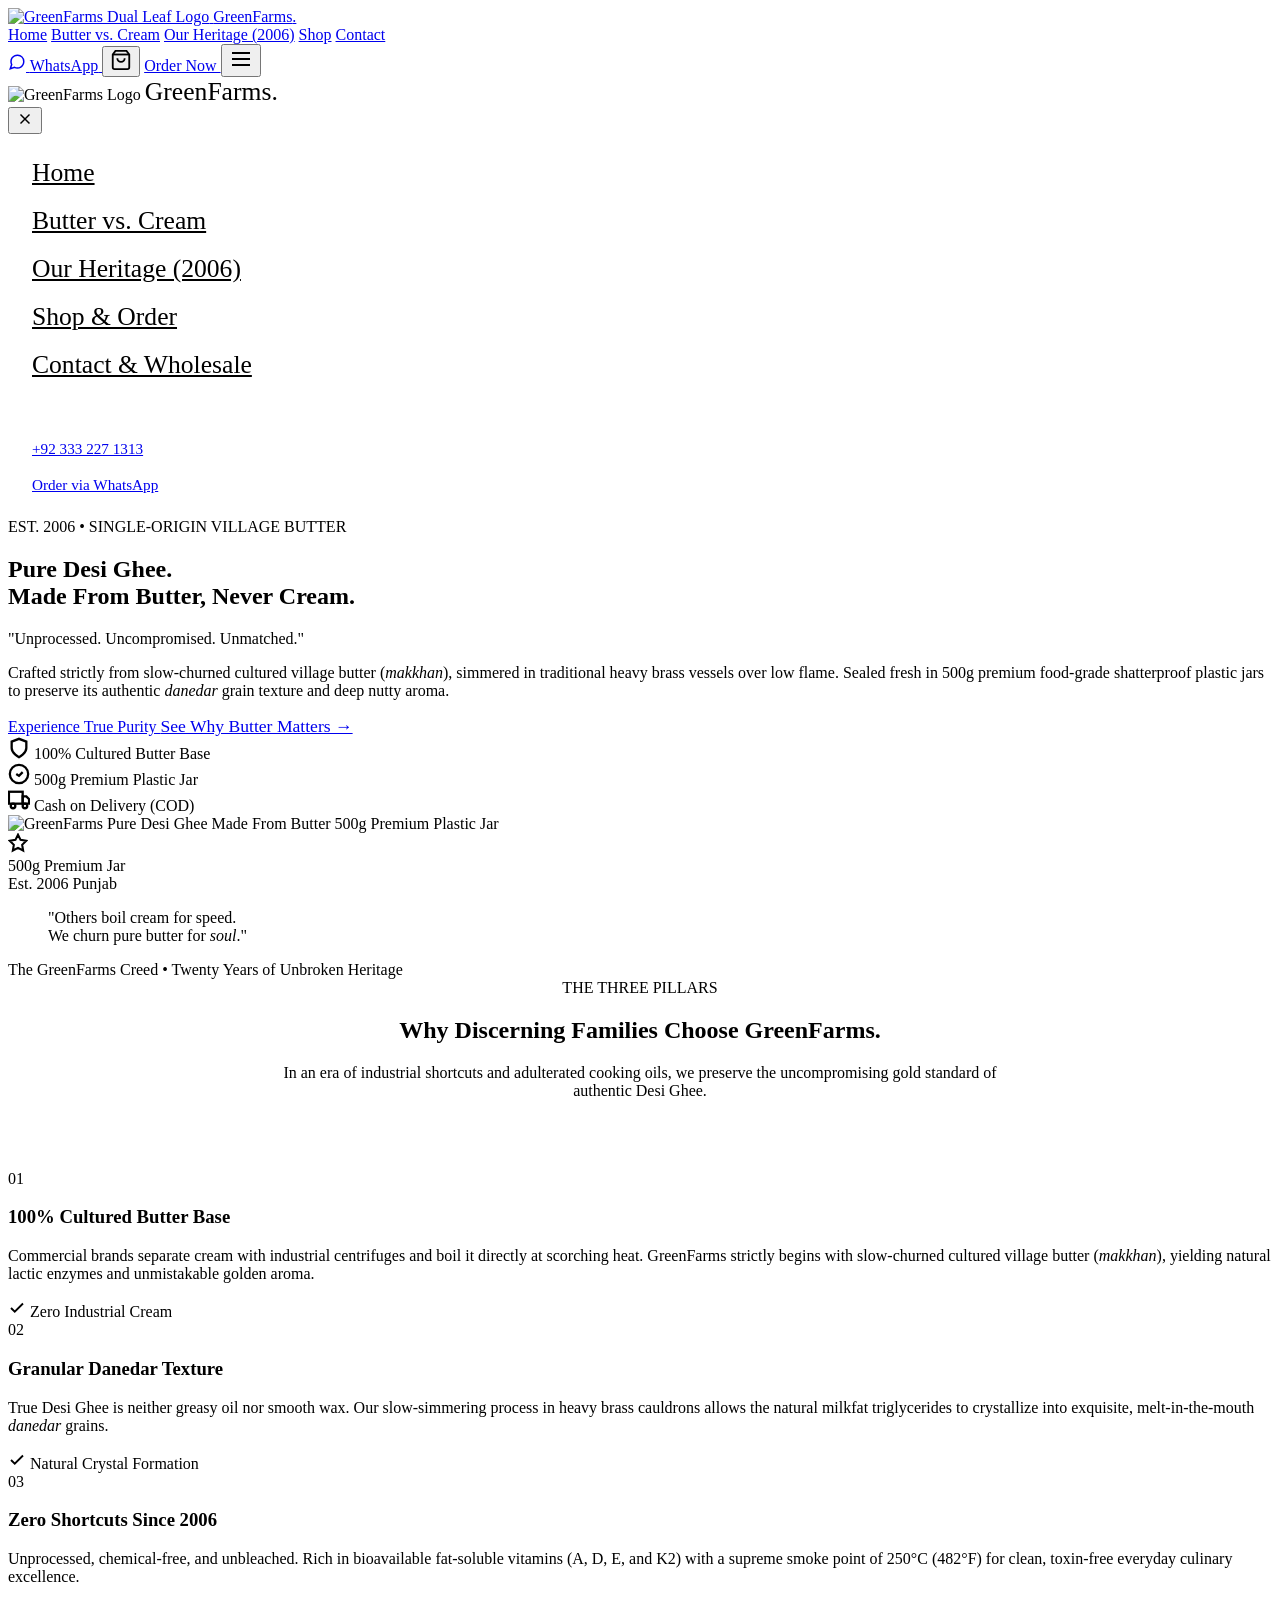
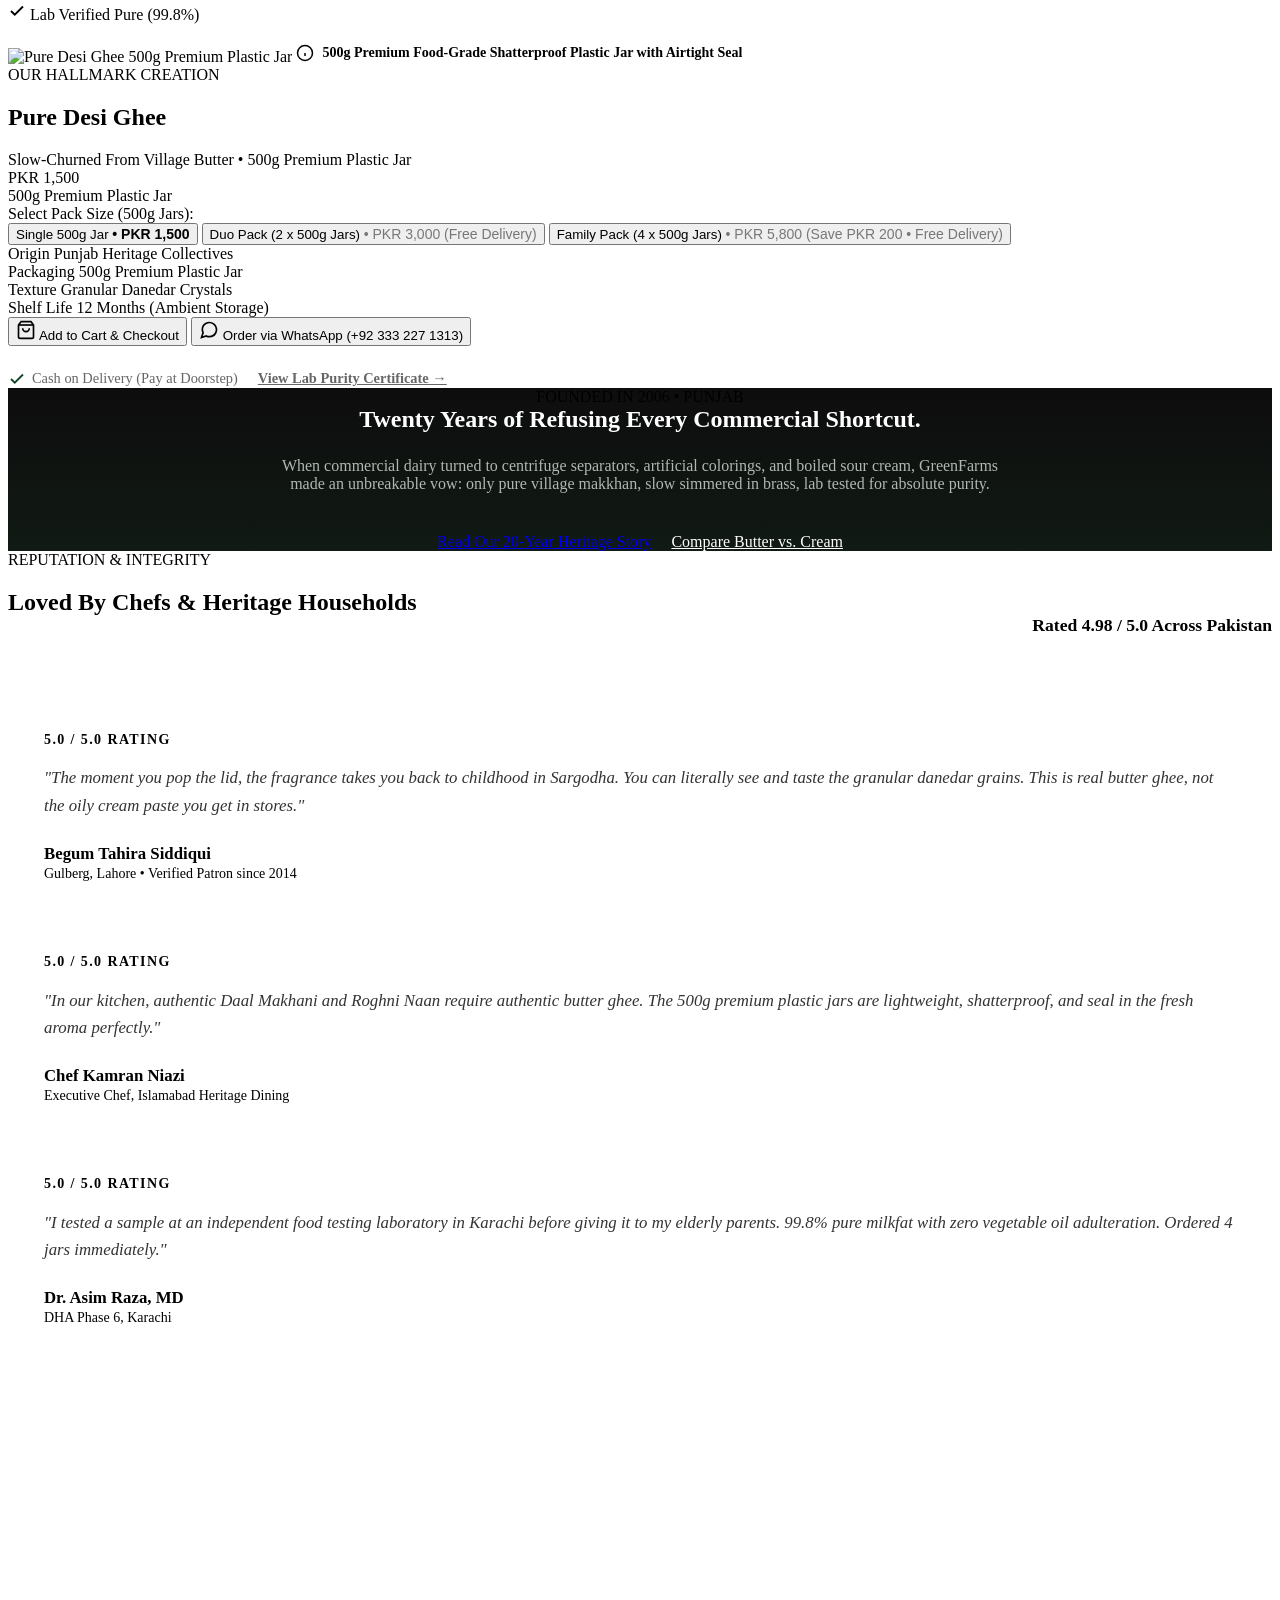
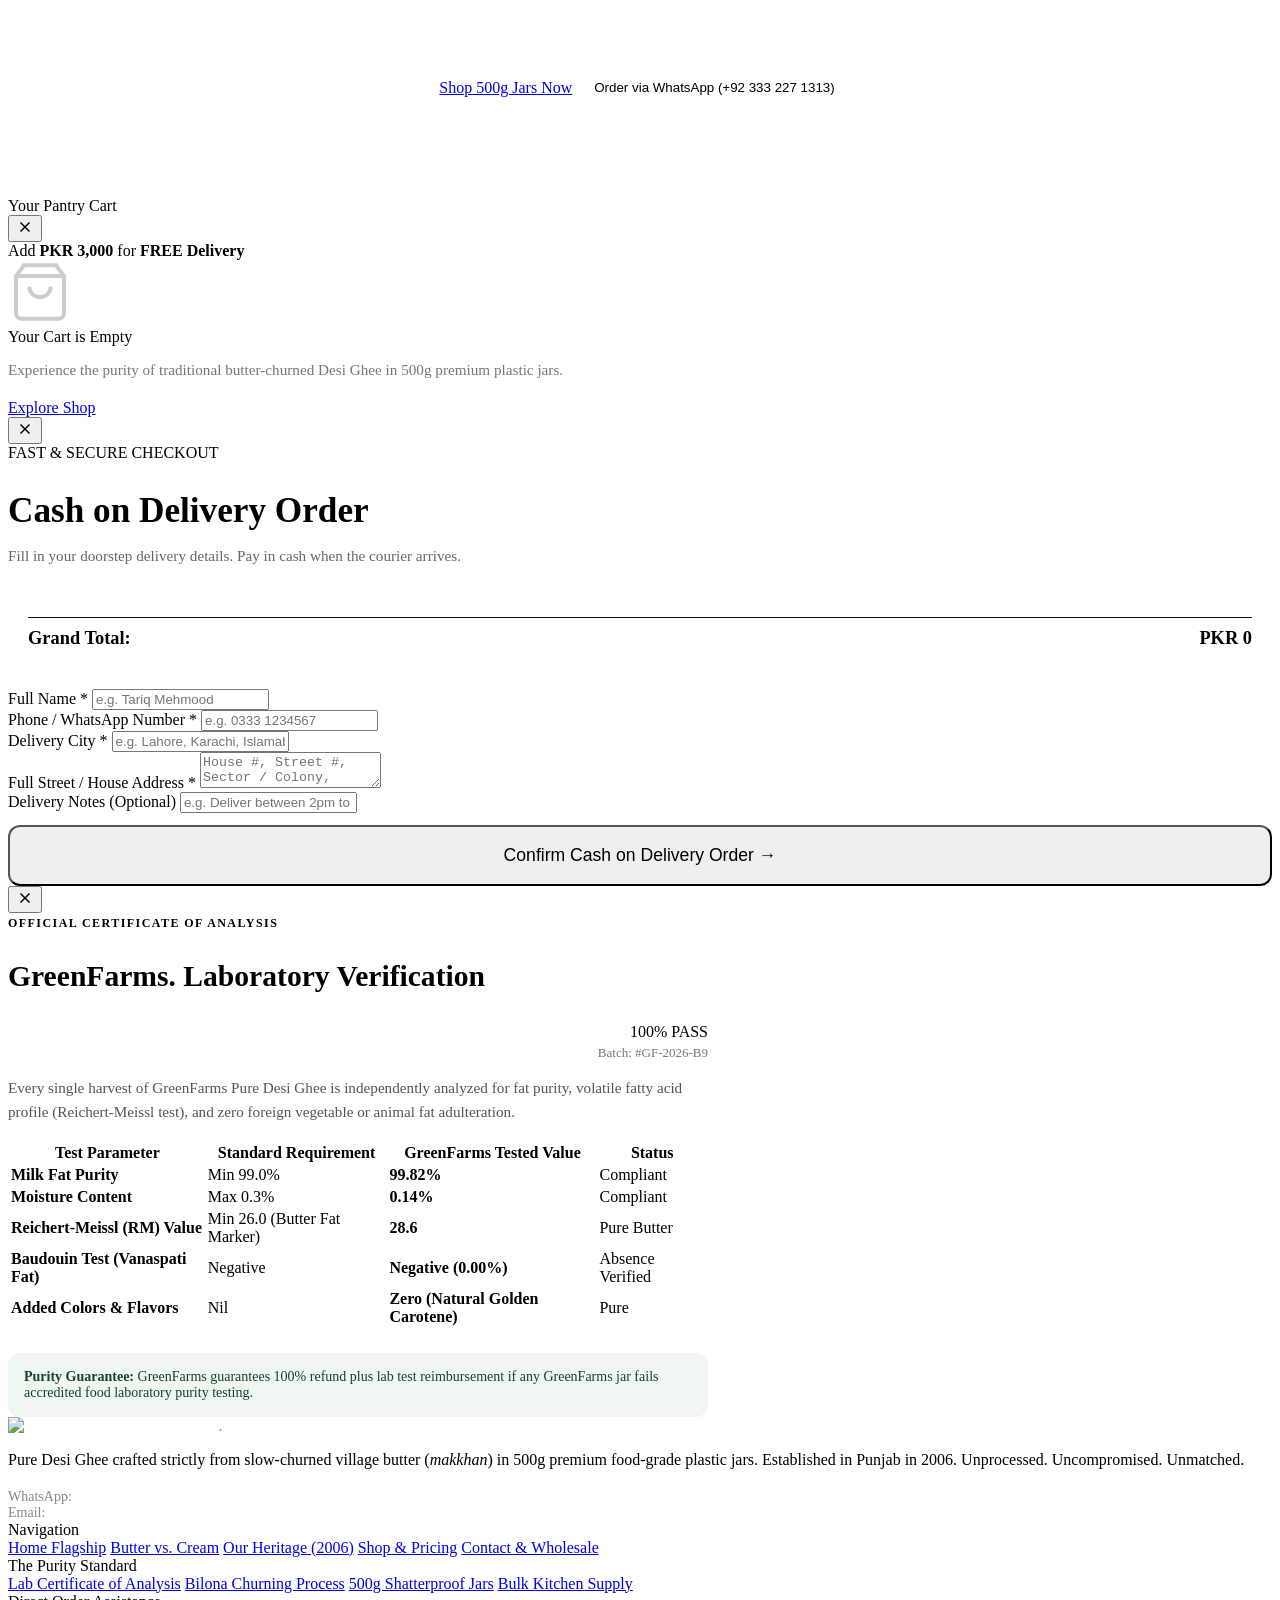
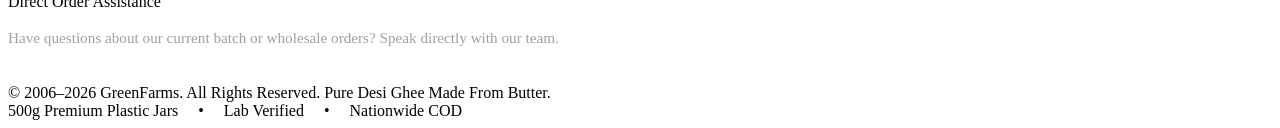
==== index.html @ 1365f5dd "Add files via upload" ====
<!DOCTYPE html>
<html lang="en">
<head>
  <meta charset="UTF-8">
  <meta name="viewport" content="width=device-width, initial-scale=1.0">
  <title>GreenFarms. — Pure Desi Ghee Made From Butter (Est. 2006)</title>
  <meta name="description" content="Authentic village butter-churned Pure Desi Ghee from Punjab, Pakistan. 500g premium food-grade plastic jars. Established 2006. Unprocessed. Uncompromised. Unmatched.">
  
  <!-- Favicon -->
  <link rel="icon" type="image/png" href="assets/images/Crown.png">

  <!-- Fonts: Times New Roman (Display) & Plus Jakarta Sans (Body) -->
  <link rel="preconnect" href="https://fonts.googleapis.com">
  <link rel="preconnect" href="https://fonts.gstatic.com" crossorigin>
  <link href="https://fonts.googleapis.com/css2?family=Plus+Jakarta+Sans:wght@300;400;500;600;700&display=swap" rel="stylesheet">

  <!-- Main Stylesheet -->
  <link rel="stylesheet" href="css/main.css">
</head>
<body>

  <!-- Sticky Luxury Header -->
  <header class="site-header">
    <div class="container nav-container">
      <!-- Brand Logo -->
      <a href="index.html" class="brand-logo-link" aria-label="GreenFarms Home">
        <img src="assets/images/Crown.png" alt="GreenFarms Dual Leaf Logo" class="brand-icon">
        <span class="brand-wordmark">GreenFarms<span class="dot">.</span></span>
      </a>

      <!-- Center Navigation -->
      <nav class="nav-menu" aria-label="Primary Navigation">
        <a href="index.html" class="nav-link active">Home</a>
        <a href="butter-vs-cream.html" class="nav-link">Butter vs. Cream</a>
        <a href="heritage.html" class="nav-link">Our Heritage (2006)</a>
        <a href="shop.html" class="nav-link">Shop</a>
        <a href="contact.html" class="nav-link">Contact</a>
      </nav>

      <!-- Right Actions -->
      <div class="nav-actions">
        <!-- WhatsApp Direct Chat Link -->
        <a href="https://wa.me/923332271313?text=Salam%20GreenFarms.%20I%20would%20like%20to%20inquire%20about%20Pure%20Desi%20Ghee." target="_blank" rel="noopener" class="btn btn-secondary btn-pill-sm">
          <svg width="18" height="18" viewBox="0 0 24 24" fill="none" stroke="currentColor" stroke-width="2"><path d="M21 11.5a8.38 8.38 0 0 1-.9 3.8 8.5 8.5 0 0 1-7.6 4.7 8.38 8.38 0 0 1-3.8-.9L3 21l1.9-5.7a8.38 8.38 0 0 1-.9-3.8 8.5 8.5 0 0 1 4.7-7.6 8.38 8.38 0 0 1 3.8-.9h.5a8.48 8.48 0 0 1 8 8v.5z"/></svg>
          <span>WhatsApp</span>
        </a>

        <!-- Cart Drawer Button -->
        <button class="cart-toggle-btn js-cart-toggle" aria-label="Open Cart">
          <svg width="22" height="22" viewBox="0 0 24 24" fill="none" stroke="currentColor" stroke-width="2">
            <path d="M6 2L3 6v14a2 2 0 0 0 2 2h14a2 2 0 0 0 2-2V6l-3-4z"></path>
            <line x1="3" y1="6" x2="21" y2="6"></line>
            <path d="M16 10a4 4 0 0 1-8 0"></path>
          </svg>
          <span class="cart-badge" style="display:none;">0</span>
        </button>

        <!-- Order Now Button -->
        <a href="shop.html" class="btn btn-primary btn-pill-sm">
          Order Now
        </a>

        <!-- Mobile Menu Trigger -->
        <button class="mobile-menu-btn" aria-label="Open Menu">
          <svg width="24" height="24" viewBox="0 0 24 24" fill="none" stroke="currentColor" stroke-width="2">
            <line x1="3" y1="12" x2="21" y2="12"></line>
            <line x1="3" y1="6" x2="21" y2="6"></line>
            <line x1="3" y1="18" x2="21" y2="18"></line>
          </svg>
        </button>
      </div>
    </div>
  </header>

  <!-- Mobile Drawer Menu -->
  <div id="mobile-nav-drawer" class="cart-drawer" style="max-width:340px;">
    <div class="cart-drawer-header">
      <div class="brand-logo-link">
        <img src="assets/images/Crown.png" alt="GreenFarms Logo" style="width:32px; height:32px;">
        <span class="brand-wordmark" style="font-size:1.6rem;">GreenFarms<span class="dot">.</span></span>
      </div>
      <button id="mobile-nav-close" class="cart-close-btn" aria-label="Close Menu">
        <svg width="18" height="18" viewBox="0 0 24 24" fill="none" stroke="currentColor" stroke-width="2"><line x1="18" y1="6" x2="6" y2="18"></line><line x1="6" y1="6" x2="18" y2="18"></line></svg>
      </button>
    </div>
    <div style="padding:24px; display:flex; flex-direction:column; gap:18px;">
      <a href="index.html" style="font-family:var(--font-display); font-size:1.6rem; color:var(--color-primary);">Home</a>
      <a href="butter-vs-cream.html" style="font-family:var(--font-display); font-size:1.6rem; color:var(--color-ink);">Butter vs. Cream</a>
      <a href="heritage.html" style="font-family:var(--font-display); font-size:1.6rem; color:var(--color-ink);">Our Heritage (2006)</a>
      <a href="shop.html" style="font-family:var(--font-display); font-size:1.6rem; color:var(--color-ink);">Shop & Order</a>
      <a href="contact.html" style="font-family:var(--font-display); font-size:1.6rem; color:var(--color-ink);">Contact & Wholesale</a>
      <hr style="border:none; border-top:1px solid var(--color-border); margin:12px 0;">
      <a href="tel:+923332271313" class="btn btn-secondary" style="font-size:0.95rem;">+92 333 227 1313</a>
      <a href="https://wa.me/923332271313" class="btn btn-primary" style="font-size:0.95rem;">Order via WhatsApp</a>
    </div>
  </div>

  <main>
    <!-- PAGE 1: FULL-VIEWPORT SPLIT HERO -->
    <section class="hero-section">
      <div class="container hero-grid">
        <!-- Hero Left Column -->
        <div class="hero-content">
          <div class="eyebrow">EST. 2006 &bull; SINGLE-ORIGIN VILLAGE BUTTER</div>
          <h1 class="hero-headline">
            Pure Desi Ghee.<br>
            Made From Butter, Never Cream.
          </h1>
          <div class="hero-tagline-quote">
            "Unprocessed. Uncompromised. Unmatched."
          </div>
          <p class="editorial-lead">
            Crafted strictly from slow-churned cultured village butter (<em>makkhan</em>), simmered in traditional heavy brass vessels over low flame. Sealed fresh in 500g premium food-grade shatterproof plastic jars to preserve its authentic <em>danedar</em> grain texture and deep nutty aroma.
          </p>

          <div class="hero-cta-group">
            <a href="shop.html" class="btn btn-primary btn-pill-lg">
              Experience True Purity
            </a>
            <a href="butter-vs-cream.html" class="link-arrow" style="font-size:1.1rem;">
              See Why Butter Matters &rarr;
            </a>
          </div>

          <!-- Trust Badges -->
          <div class="hero-trust-row">
            <div class="trust-item">
              <svg width="22" height="22" viewBox="0 0 24 24" fill="none" stroke="currentColor" stroke-width="2.5"><path d="M12 22s8-4 8-10V5l-8-3-8 3v7c0 6 8 10 8 10z"/></svg>
              <span>100% Cultured Butter Base</span>
            </div>
            <div class="trust-item">
              <svg width="22" height="22" viewBox="0 0 24 24" fill="none" stroke="currentColor" stroke-width="2.5"><circle cx="12" cy="12" r="10"/><polyline points="9 12 12 14 16 10"/></svg>
              <span>500g Premium Plastic Jar</span>
            </div>
            <div class="trust-item">
              <svg width="22" height="22" viewBox="0 0 24 24" fill="none" stroke="currentColor" stroke-width="2.5"><rect x="1" y="3" width="15" height="13"/><polygon points="16 8 20 8 23 11 23 16 16 16 16 8"/><circle cx="5.5" cy="18.5" r="2.5"/><circle cx="18.5" cy="18.5" r="2.5"/></svg>
              <span>Cash on Delivery (COD)</span>
            </div>
          </div>
        </div>

        <!-- Hero Right Column: Jar Showcase -->
        <div class="hero-image-wrap">
          <div class="hero-jar-pedestal">
            <!-- Authentic High-Resolution Ghee Jar Photograph -->
            <img src="assets/images/ghee-jar.jpg" alt="GreenFarms Pure Desi Ghee Made From Butter 500g Premium Plastic Jar" class="hero-jar-img">

            <!-- Floating Architectural Purity Stamp -->
            <div class="floating-purity-stamp">
              <div class="stamp-icon">
                <svg width="20" height="20" viewBox="0 0 24 24" fill="none" stroke="currentColor" stroke-width="2.5"><path d="M12 2l3.09 6.26L22 9.27l-5 4.87 1.18 6.88L12 17.77l-6.18 3.25L7 14.14 2 9.27l6.91-1.01L12 2z"/></svg>
              </div>
              <div>
                <div class="stamp-text-sup">500g Premium Jar</div>
                <div class="stamp-text-main">Est. 2006 Punjab</div>
              </div>
            </div>
          </div>
        </div>
      </div>
    </section>

    <!-- OVERSIZED STATEMENT BANNER -->
    <section class="statement-banner">
      <div class="container">
        <blockquote class="statement-quote">
          "Others boil cream for speed.<br>
          We churn pure butter for <em>soul</em>."
        </blockquote>
        <div class="statement-sub">
          The GreenFarms Creed &bull; Twenty Years of Unbroken Heritage
        </div>
      </div>
    </section>

    <!-- CORE DIFFERENTIATOR TRIO -->
    <section class="section-editorial bg-alabaster">
      <div class="container">
        <div style="text-align:center; max-width:760px; margin:0 auto clamp(40px, 6vw, 70px);">
          <div class="eyebrow" style="justify-content:center;">THE THREE PILLARS</div>
          <h2 class="section-headline">Why Discerning Families Choose GreenFarms.</h2>
          <p class="editorial-lead" style="margin:0 auto;">
            In an era of industrial shortcuts and adulterated cooking oils, we preserve the uncompromising gold standard of authentic Desi Ghee.
          </p>
        </div>

        <div class="trio-grid">
          <!-- Pillar 1 -->
          <article class="trio-card">
            <div class="trio-numeral">01</div>
            <h3 class="trio-title">100% Cultured Butter Base</h3>
            <p class="trio-copy">
              Commercial brands separate cream with industrial centrifuges and boil it directly at scorching heat. GreenFarms strictly begins with slow-churned cultured village butter (<em>makkhan</em>), yielding natural lactic enzymes and unmistakable golden aroma.
            </p>
            <div class="trio-badge-row">
              <svg width="18" height="18" viewBox="0 0 24 24" fill="none" stroke="currentColor" stroke-width="2.5"><polyline points="20 6 9 17 4 12"/></svg>
              <span>Zero Industrial Cream</span>
            </div>
          </article>

          <!-- Pillar 2 -->
          <article class="trio-card">
            <div class="trio-numeral">02</div>
            <h3 class="trio-title">Granular Danedar Texture</h3>
            <p class="trio-copy">
              True Desi Ghee is neither greasy oil nor smooth wax. Our slow-simmering process in heavy brass cauldrons allows the natural milkfat triglycerides to crystallize into exquisite, melt-in-the-mouth <em>danedar</em> grains.
            </p>
            <div class="trio-badge-row">
              <svg width="18" height="18" viewBox="0 0 24 24" fill="none" stroke="currentColor" stroke-width="2.5"><polyline points="20 6 9 17 4 12"/></svg>
              <span>Natural Crystal Formation</span>
            </div>
          </article>

          <!-- Pillar 3 -->
          <article class="trio-card">
            <div class="trio-numeral">03</div>
            <h3 class="trio-title">Zero Shortcuts Since 2006</h3>
            <p class="trio-copy">
              Unprocessed, chemical-free, and unbleached. Rich in bioavailable fat-soluble vitamins (A, D, E, and K2) with a supreme smoke point of 250&deg;C (482&deg;F) for clean, toxin-free everyday culinary excellence.
            </p>
            <div class="trio-badge-row">
              <svg width="18" height="18" viewBox="0 0 24 24" fill="none" stroke="currentColor" stroke-width="2.5"><polyline points="20 6 9 17 4 12"/></svg>
              <span>Lab Verified Pure (99.8%)</span>
            </div>
          </article>
        </div>
      </div>
    </section>

    <!-- GRAND PRODUCT FEATURE SECTION (STRICTLY 500G JARS) -->
    <section class="section-editorial bg-white">
      <div class="container">
        <div class="product-feature-grid">
          <!-- Left: Jar Showcase -->
          <div class="product-feature-image-wrap">
            <img src="assets/images/ghee-jar.jpg" alt="Pure Desi Ghee 500g Premium Plastic Jar" class="product-feature-img">
            <div style="margin-top:20px; display:inline-flex; align-items:center; gap:8px; font-size:0.875rem; color:var(--color-primary); font-weight:600;">
              <svg width="18" height="18" viewBox="0 0 24 24" fill="none" stroke="currentColor" stroke-width="2"><circle cx="12" cy="12" r="10"/><path d="M12 16v-4"/><path d="M12 8h.01"/></svg>
              <span>500g Premium Food-Grade Shatterproof Plastic Jar with Airtight Seal</span>
            </div>
          </div>

          <!-- Right: Details & Direct Order Form -->
          <div class="product-details-content">
            <div class="eyebrow">OUR HALLMARK CREATION</div>
            <h2 class="product-title">Pure Desi Ghee</h2>
            <div class="product-subtitle">Slow-Churned From Village Butter &bull; 500g Premium Plastic Jar</div>

            <!-- Price & Weight Dynamic Display -->
            <div class="product-price-row">
              <div id="featured-price-val" class="product-price">PKR 1,500</div>
              <div id="featured-weight-val" class="product-price-sub">500g Premium Plastic Jar</div>
            </div>

            <!-- Size / Pack Selector Buttons (Strictly 500g Jars) -->
            <div>
              <span class="size-selector-label">Select Pack Size (500g Jars):</span>
              <div class="size-selector-group">
                <button type="button" class="size-btn js-size-btn active" data-weight="Single 500g Jar" data-price="1500" data-title="Pure Desi Ghee (Single 500g Jar)">
                  <span>Single 500g Jar</span>
                  <span style="color:var(--color-primary); font-weight:700; font-size:0.875rem;">&bull; PKR 1,500</span>
                </button>
                <button type="button" class="size-btn js-size-btn" data-weight="Duo Pack (2 x 500g)" data-price="3000" data-title="Pure Desi Ghee (2 x 500g Duo Pack)">
                  <span>Duo Pack (2 x 500g Jars)</span>
                  <span style="color:#777; font-size:0.875rem;">&bull; PKR 3,000 (Free Delivery)</span>
                </button>
                <button type="button" class="size-btn js-size-btn" data-weight="Family Pack (4 x 500g)" data-price="5800" data-title="Pure Desi Ghee (4 x 500g Family Pack)">
                  <span>Family Pack (4 x 500g Jars)</span>
                  <span style="color:#777; font-size:0.875rem;">&bull; PKR 5,800 (Save PKR 200 &bull; Free Delivery)</span>
                </button>
              </div>
            </div>

            <!-- Specs Grid -->
            <div class="product-specs-list">
              <div class="spec-item">
                <span class="spec-title">Origin</span>
                <span class="spec-val">Punjab Heritage Collectives</span>
              </div>
              <div class="spec-item">
                <span class="spec-title">Packaging</span>
                <span class="spec-val">500g Premium Plastic Jar</span>
              </div>
              <div class="spec-item">
                <span class="spec-title">Texture</span>
                <span class="spec-val">Granular Danedar Crystals</span>
              </div>
              <div class="spec-item">
                <span class="spec-title">Shelf Life</span>
                <span class="spec-val">12 Months (Ambient Storage)</span>
              </div>
            </div>

            <!-- Action Buttons -->
            <div class="product-actions-group">
              <button id="featured-buy-btn" class="btn btn-primary btn-pill-lg" onclick="quickAddAndCheckout('Pure Desi Ghee (500g Premium Plastic Jar)', '500g Jar', 1500)">
                <svg width="20" height="20" viewBox="0 0 24 24" fill="none" stroke="currentColor" stroke-width="2"><path d="M6 2L3 6v14a2 2 0 0 0 2 2h14a2 2 0 0 0 2-2V6l-3-4z"/><line x1="3" y1="6" x2="21" y2="6"/><path d="M16 10a4 4 0 0 1-8 0"/></svg>
                Add to Cart &amp; Checkout
              </button>

              <button id="featured-wa-btn" class="btn btn-secondary btn-pill-lg" onclick="sendWhatsAppOrder('Salam GreenFarms. I want to order 500g Pure Desi Ghee in Premium Plastic Jar for PKR 1,500. Please confirm delivery details.')">
                <svg width="20" height="20" viewBox="0 0 24 24" fill="none" stroke="currentColor" stroke-width="2"><path d="M21 11.5a8.38 8.38 0 0 1-.9 3.8 8.5 8.5 0 0 1-7.6 4.7 8.38 8.38 0 0 1-3.8-.9L3 21l1.9-5.7a8.38 8.38 0 0 1-.9-3.8 8.5 8.5 0 0 1 4.7-7.6 8.38 8.38 0 0 1 3.8-.9h.5a8.48 8.48 0 0 1 8 8v.5z"/></svg>
                Order via WhatsApp (+92 333 227 1313)
              </button>
            </div>

            <div style="margin-top:24px; display:flex; align-items:center; gap:20px; font-size:0.9rem; color:#666;">
              <span style="display:flex; align-items:center; gap:6px;">
                <svg width="18" height="18" viewBox="0 0 24 24" fill="none" stroke="#144528" stroke-width="2.5"><polyline points="20 6 9 17 4 12"/></svg>
                Cash on Delivery (Pay at Doorstep)
              </span>
              <span style="display:flex; align-items:center; gap:6px;">
                <a href="javascript:void(0)" onclick="LabModal.open()" style="color:var(--color-primary); text-decoration:underline; font-weight:600;">
                  View Lab Purity Certificate &rarr;
                </a>
              </span>
            </div>
          </div>
        </div>
      </div>
    </section>

    <!-- MONUMENTAL QUOTE & HERITAGE TEASER -->
    <section class="section-editorial bg-dark" style="background:linear-gradient(180deg, #0d0d0d 0%, #111a14 100%);">
      <div class="container" style="text-align:center;">
        <div class="eyebrow eyebrow-light" style="justify-content:center;">FOUNDED IN 2006 &bull; PUNJAB</div>
        <h2 class="section-headline" style="color:#ffffff; max-width:920px; margin:0 auto 1.5rem;">
          Twenty Years of Refusing Every Commercial Shortcut.
        </h2>
        <p class="editorial-lead" style="color:#b0b8b2; margin:0 auto 2.5rem; max-width:720px;">
          When commercial dairy turned to centrifuge separators, artificial colorings, and boiled sour cream, GreenFarms made an unbreakable vow: only pure village makkhan, slow simmered in brass, lab tested for absolute purity.
        </p>
        <div style="display:flex; justify-content:center; gap:20px; flex-wrap:wrap;">
          <a href="heritage.html" class="btn btn-white btn-pill-lg">
            Read Our 20-Year Heritage Story
          </a>
          <a href="butter-vs-cream.html" class="btn btn-secondary btn-pill-lg" style="color:#ffffff; border-color:rgba(255,255,255,0.25);">
            Compare Butter vs. Cream
          </a>
        </div>
      </div>
    </section>

    <!-- TESTIMONIALS & REVIEWS SECTION (Zero Emojis) -->
    <section class="section-editorial bg-alabaster">
      <div class="container">
        <div style="display:flex; justify-content:space-between; align-items:flex-end; flex-wrap:wrap; gap:24px; margin-bottom: clamp(40px, 5vw, 60px);">
          <div>
            <div class="eyebrow">REPUTATION & INTEGRITY</div>
            <h2 class="section-headline">Loved By Chefs &amp; Heritage Households</h2>
          </div>
          <div style="font-size:1.1rem; color:var(--color-primary); font-weight:600;">
            Rated 4.98 / 5.0 Across Pakistan
          </div>
        </div>

        <div class="trio-grid">
          <!-- Review 1 -->
          <div class="trio-card" style="padding:36px;">
            <div style="font-size:0.875rem; text-transform:uppercase; letter-spacing:0.1em; color:var(--color-primary); font-weight:700; margin-bottom:12px;">5.0 / 5.0 Rating</div>
            <p style="font-size:1.05rem; font-style:italic; color:#333; margin-bottom:24px; line-height:1.65;">
              "The moment you pop the lid, the fragrance takes you back to childhood in Sargodha. You can literally see and taste the granular danedar grains. This is real butter ghee, not the oily cream paste you get in stores."
            </p>
            <div style="margin-top:auto;">
              <strong style="color:var(--color-ink); display:block; font-size:1.05rem;">Begum Tahira Siddiqui</strong>
              <span style="color:var(--color-muted); font-size:0.875rem;">Gulberg, Lahore &bull; Verified Patron since 2014</span>
            </div>
          </div>

          <!-- Review 2 -->
          <div class="trio-card" style="padding:36px;">
            <div style="font-size:0.875rem; text-transform:uppercase; letter-spacing:0.1em; color:var(--color-primary); font-weight:700; margin-bottom:12px;">5.0 / 5.0 Rating</div>
            <p style="font-size:1.05rem; font-style:italic; color:#333; margin-bottom:24px; line-height:1.65;">
              "In our kitchen, authentic Daal Makhani and Roghni Naan require authentic butter ghee. The 500g premium plastic jars are lightweight, shatterproof, and seal in the fresh aroma perfectly."
            </p>
            <div style="margin-top:auto;">
              <strong style="color:var(--color-ink); display:block; font-size:1.05rem;">Chef Kamran Niazi</strong>
              <span style="color:var(--color-muted); font-size:0.875rem;">Executive Chef, Islamabad Heritage Dining</span>
            </div>
          </div>

          <!-- Review 3 -->
          <div class="trio-card" style="padding:36px;">
            <div style="font-size:0.875rem; text-transform:uppercase; letter-spacing:0.1em; color:var(--color-primary); font-weight:700; margin-bottom:12px;">5.0 / 5.0 Rating</div>
            <p style="font-size:1.05rem; font-style:italic; color:#333; margin-bottom:24px; line-height:1.65;">
              "I tested a sample at an independent food testing laboratory in Karachi before giving it to my elderly parents. 99.8% pure milkfat with zero vegetable oil adulteration. Ordered 4 jars immediately."
            </p>
            <div style="margin-top:auto;">
              <strong style="color:var(--color-ink); display:block; font-size:1.05rem;">Dr. Asim Raza, MD</strong>
              <span style="color:var(--color-muted); font-size:0.875rem;">DHA Phase 6, Karachi</span>
            </div>
          </div>
        </div>
      </div>
    </section>

    <!-- NATIONWIDE CASH ON DELIVERY BANNER -->
    <section class="section-editorial bg-forest" style="padding: clamp(60px, 8vw, 100px) 0;">
      <div class="container" style="text-align:center;">
        <h2 style="font-family:var(--font-display); font-size:clamp(2.4rem, 4.5vw, 4rem); color:#ffffff; margin-bottom:1.25rem;">
          Delivered Fresh To Your Doorstep Across Pakistan.
        </h2>
        <p style="font-size:1.2rem; color:rgba(255,255,255,0.85); max-width:680px; margin:0 auto 2.5rem;">
          Order online or via WhatsApp. Inspect your 500g premium plastic jars at your doorstep, verify the golden aroma, and pay securely via Cash On Delivery.
        </p>
        <div style="display:flex; justify-content:center; gap:16px; flex-wrap:wrap;">
          <a href="shop.html" class="btn btn-white btn-pill-lg">
            Shop 500g Jars Now
          </a>
          <button onclick="sendWhatsAppOrder()" class="btn btn-secondary btn-pill-lg" style="background:#ffffff; color:var(--color-primary); border:none;">
            Order via WhatsApp (+92 333 227 1313)
          </button>
        </div>
      </div>
    </section>
  </main>

  <!-- CART SLIDE-OUT DRAWER -->
  <div id="cart-backdrop" class="cart-backdrop"></div>
  <aside id="cart-drawer" class="cart-drawer" aria-label="Shopping Cart">
    <div class="cart-drawer-header">
      <div class="cart-drawer-title">Your Pantry Cart</div>
      <button id="cart-close-btn" class="cart-close-btn" aria-label="Close cart">
        <svg width="18" height="18" viewBox="0 0 24 24" fill="none" stroke="currentColor" stroke-width="2"><line x1="18" y1="6" x2="6" y2="18"></line><line x1="6" y1="6" x2="18" y2="18"></line></svg>
      </button>
    </div>

    <!-- Free Shipping Indicator -->
    <div class="shipping-meter-wrap">
      <div id="shipping-meter-text">Add <strong>PKR 3,000</strong> for <strong>FREE Delivery</strong></div>
      <div class="shipping-meter-bar">
        <div id="shipping-progress" class="shipping-meter-progress"></div>
      </div>
    </div>

    <!-- Cart Items View -->
    <div id="cart-items-container" class="cart-items-list">
      <!-- Injected dynamically via JS -->
    </div>

    <!-- Empty State View -->
    <div id="cart-empty-view" class="cart-empty-state">
      <svg width="64" height="64" viewBox="0 0 24 24" fill="none" stroke="#ccc" stroke-width="1.5" style="margin:0 auto;"><path d="M6 2L3 6v14a2 2 0 0 0 2 2h14a2 2 0 0 0 2-2V6l-3-4z"/><line x1="3" y1="6" x2="21" y2="6"/><path d="M16 10a4 4 0 0 1-8 0"/></svg>
      <div class="cart-empty-title">Your Cart is Empty</div>
      <p style="color:#777; font-size:0.95rem; margin-bottom:20px;">Experience the purity of traditional butter-churned Desi Ghee in 500g premium plastic jars.</p>
      <a href="shop.html" onclick="closeCart()" class="btn btn-primary btn-pill-sm">Explore Shop</a>
    </div>

    <!-- Cart Footer Controls -->
    <div id="cart-footer-view" class="cart-drawer-footer" style="display:none;">
      <div class="cart-total-row">
        <span>Subtotal</span>
        <strong id="cart-subtotal-val">PKR 0</strong>
      </div>
      <div class="cart-total-row">
        <span>Delivery (Across Pakistan)</span>
        <strong id="cart-shipping-val">PKR 250</strong>
      </div>
      <div class="cart-total-row cart-grand-total">
        <span>Total Payable (COD):</span>
        <span id="cart-grand-total-val" class="num">PKR 0</span>
      </div>

      <div class="cart-checkout-actions">
        <button onclick="CODCheckout.open()" class="btn btn-primary" style="width:100%; border-radius:12px;">
          Cash on Delivery Checkout &rarr;
        </button>
        <button onclick="sendWhatsAppOrder()" class="btn btn-secondary" style="width:100%; border-radius:12px;">
          Quick Order via WhatsApp
        </button>
      </div>
    </div>
  </aside>

  <!-- COD CHECKOUT MODAL -->
  <div id="cod-modal" class="modal-backdrop">
    <div class="modal-box">
      <button class="modal-close-x" onclick="CODCheckout.close()" aria-label="Close Modal">
        <svg width="18" height="18" viewBox="0 0 24 24" fill="none" stroke="currentColor" stroke-width="2"><line x1="18" y1="6" x2="6" y2="18"></line><line x1="6" y1="6" x2="18" y2="18"></line></svg>
      </button>
      <div id="cod-modal-content">
        <div class="eyebrow">FAST &amp; SECURE CHECKOUT</div>
        <h2 style="font-family:var(--font-display); font-size:2.2rem; color:var(--color-ink); margin-bottom:12px;">
          Cash on Delivery Order
        </h2>
        <p style="color:#666; font-size:0.95rem; margin-bottom:24px;">
          Fill in your doorstep delivery details. Pay in cash when the courier arrives.
        </p>

        <!-- Summary preview -->
        <div style="background:var(--color-alabaster); padding:16px 20px; border-radius:16px; margin-bottom:24px; border:1px solid var(--color-border);">
          <div id="cod-summary-list"></div>
          <div style="display:flex; justify-content:space-between; margin-top:12px; padding-top:10px; border-top:1.5px solid #0d0d0d; font-size:1.15rem; font-weight:700;">
            <span>Grand Total:</span>
            <span id="cod-total-amount" style="color:var(--color-primary); font-family:var(--font-display);">PKR 0</span>
          </div>
        </div>

        <form id="cod-form" onsubmit="CODCheckout.submit(event)">
          <div class="form-group">
            <label class="form-label" for="customer_name">Full Name *</label>
            <input type="text" id="customer_name" name="customer_name" class="form-control" placeholder="e.g. Tariq Mehmood" required>
          </div>

          <div class="form-group">
            <label class="form-label" for="customer_phone">Phone / WhatsApp Number *</label>
            <input type="tel" id="customer_phone" name="customer_phone" class="form-control" placeholder="e.g. 0333 1234567" required>
          </div>

          <div class="form-group">
            <label class="form-label" for="customer_city">Delivery City *</label>
            <input type="text" id="customer_city" name="customer_city" class="form-control" placeholder="e.g. Lahore, Karachi, Islamabad, Faisalabad..." required>
          </div>

          <div class="form-group">
            <label class="form-label" for="customer_address">Full Street / House Address *</label>
            <textarea id="customer_address" name="customer_address" class="form-control" placeholder="House #, Street #, Sector / Colony, Landmark" required></textarea>
          </div>

          <div class="form-group">
            <label class="form-label" for="customer_notes">Delivery Notes (Optional)</label>
            <input type="text" id="customer_notes" name="customer_notes" class="form-control" placeholder="e.g. Deliver between 2pm to 6pm">
          </div>

          <button type="submit" class="btn btn-primary" style="width:100%; border-radius:12px; padding:18px; font-size:1.1rem; margin-top:12px;">
            Confirm Cash on Delivery Order &rarr;
          </button>
        </form>
      </div>
    </div>
  </div>

  <!-- LAB CERTIFICATE MODAL -->
  <div id="lab-cert-modal" class="modal-backdrop">
    <div class="modal-box" style="max-width:700px;">
      <button class="modal-close-x" onclick="LabModal.close()" aria-label="Close Modal">
        <svg width="18" height="18" viewBox="0 0 24 24" fill="none" stroke="currentColor" stroke-width="2"><line x1="18" y1="6" x2="6" y2="18"></line><line x1="6" y1="6" x2="18" y2="18"></line></svg>
      </button>
      <div class="lab-cert-header">
        <div>
          <span style="font-size:0.75rem; letter-spacing:0.12em; text-transform:uppercase; color:var(--color-primary); font-weight:700;">OFFICIAL CERTIFICATE OF ANALYSIS</span>
          <h3 style="font-family:var(--font-display); font-size:1.85rem; color:var(--color-ink);">GreenFarms. Laboratory Verification</h3>
        </div>
        <div style="text-align:right;">
          <span class="cert-pass-pill">100% PASS</span>
          <div style="font-size:0.8125rem; color:#777; margin-top:4px;">Batch: #GF-2026-B9</div>
        </div>
      </div>

      <p style="font-size:0.95rem; color:#555; line-height:1.6; margin-bottom:16px;">
        Every single harvest of GreenFarms Pure Desi Ghee is independently analyzed for fat purity, volatile fatty acid profile (Reichert-Meissl test), and zero foreign vegetable or animal fat adulteration.
      </p>

      <table class="lab-cert-table">
        <thead>
          <tr>
            <th>Test Parameter</th>
            <th>Standard Requirement</th>
            <th>GreenFarms Tested Value</th>
            <th>Status</th>
          </tr>
        </thead>
        <tbody>
          <tr>
            <td><strong>Milk Fat Purity</strong></td>
            <td>Min 99.0%</td>
            <td style="color:var(--color-primary); font-weight:700;">99.82%</td>
            <td><span class="cert-pass-pill">Compliant</span></td>
          </tr>
          <tr>
            <td><strong>Moisture Content</strong></td>
            <td>Max 0.3%</td>
            <td style="color:var(--color-primary); font-weight:700;">0.14%</td>
            <td><span class="cert-pass-pill">Compliant</span></td>
          </tr>
          <tr>
            <td><strong>Reichert-Meissl (RM) Value</strong></td>
            <td>Min 26.0 (Butter Fat Marker)</td>
            <td style="color:var(--color-primary); font-weight:700;">28.6</td>
            <td><span class="cert-pass-pill">Pure Butter</span></td>
          </tr>
          <tr>
            <td><strong>Baudouin Test (Vanaspati Fat)</strong></td>
            <td>Negative</td>
            <td style="color:var(--color-primary); font-weight:700;">Negative (0.00%)</td>
            <td><span class="cert-pass-pill">Absence Verified</span></td>
          </tr>
          <tr>
            <td><strong>Added Colors &amp; Flavors</strong></td>
            <td>Nil</td>
            <td style="color:var(--color-primary); font-weight:700;">Zero (Natural Golden Carotene)</td>
            <td><span class="cert-pass-pill">Pure</span></td>
          </tr>
        </tbody>
      </table>

      <div style="margin-top:24px; padding:16px; background:#f0f6f2; border-radius:12px; font-size:0.875rem; color:#144528;">
        <strong>Purity Guarantee:</strong> GreenFarms guarantees 100% refund plus lab test reimbursement if any GreenFarms jar fails accredited food laboratory purity testing.
      </div>
    </div>
  </div>

  <!-- GLOBAL FOOTER -->
  <footer class="site-footer">
    <div class="container footer-grid">
      <!-- Col 1: Brand Info -->
      <div>
        <a href="index.html" class="brand-logo-link" style="color:#ffffff;">
          <img src="assets/images/Crown.png" alt="GreenFarms Icon" class="brand-icon">
          <span class="brand-wordmark" style="color:#ffffff;">GreenFarms<span class="dot" style="color:#25D366;">.</span></span>
        </a>
        <p class="footer-brand-bio">
          Pure Desi Ghee crafted strictly from slow-churned village butter (<em>makkhan</em>) in 500g premium food-grade plastic jars. Established in Punjab in 2006. Unprocessed. Uncompromised. Unmatched.
        </p>
        <div style="margin-top:20px; font-size:0.875rem; color:#888;">
          WhatsApp: <strong style="color:#ffffff;">+92 333 227 1313</strong><br>
          Email: <strong style="color:#ffffff;">thegreenfarm01@gmail.com</strong>
        </div>
      </div>

      <!-- Col 2: Navigation -->
      <div>
        <div class="footer-col-title">Navigation</div>
        <div class="footer-links-list">
          <a href="index.html" class="footer-link">Home Flagship</a>
          <a href="butter-vs-cream.html" class="footer-link">Butter vs. Cream</a>
          <a href="heritage.html" class="footer-link">Our Heritage (2006)</a>
          <a href="shop.html" class="footer-link">Shop &amp; Pricing</a>
          <a href="contact.html" class="footer-link">Contact &amp; Wholesale</a>
        </div>
      </div>

      <!-- Col 3: Purity & Trust -->
      <div>
        <div class="footer-col-title">The Purity Standard</div>
        <div class="footer-links-list">
          <a href="javascript:void(0)" onclick="LabModal.open()" class="footer-link">Lab Certificate of Analysis</a>
          <a href="butter-vs-cream.html" class="footer-link">Bilona Churning Process</a>
          <a href="shop.html" class="footer-link">500g Shatterproof Jars</a>
          <a href="contact.html" class="footer-link">Bulk Kitchen Supply</a>
        </div>
      </div>

      <!-- Col 4: Quick Order -->
      <div>
        <div class="footer-col-title">Direct Order Assistance</div>
        <p style="font-size:0.95rem; color:#a0a0a0; line-height:1.6; margin-bottom:16px;">
          Have questions about our current batch or wholesale orders? Speak directly with our team.
        </p>
        <a href="https://wa.me/923332271313" target="_blank" rel="noopener" class="btn btn-secondary" style="width:100%; border-radius:12px; font-size:0.95rem; color:#ffffff; border-color:rgba(255,255,255,0.3);">
          Chat on WhatsApp (+92 333 227 1313)
        </a>
      </div>
    </div>

    <div class="container footer-bottom-bar">
      <div>&copy; 2006&ndash;2026 GreenFarms. All Rights Reserved. Pure Desi Ghee Made From Butter.</div>
      <div style="display:flex; gap:20px;">
        <span>500g Premium Plastic Jars</span>
        <span>&bull;</span>
        <span>Lab Verified</span>
        <span>&bull;</span>
        <span>Nationwide COD</span>
      </div>
    </div>
  </footer>

  <!-- Scripts -->
  <script src="js/app.js"></script>
</body>
</html>
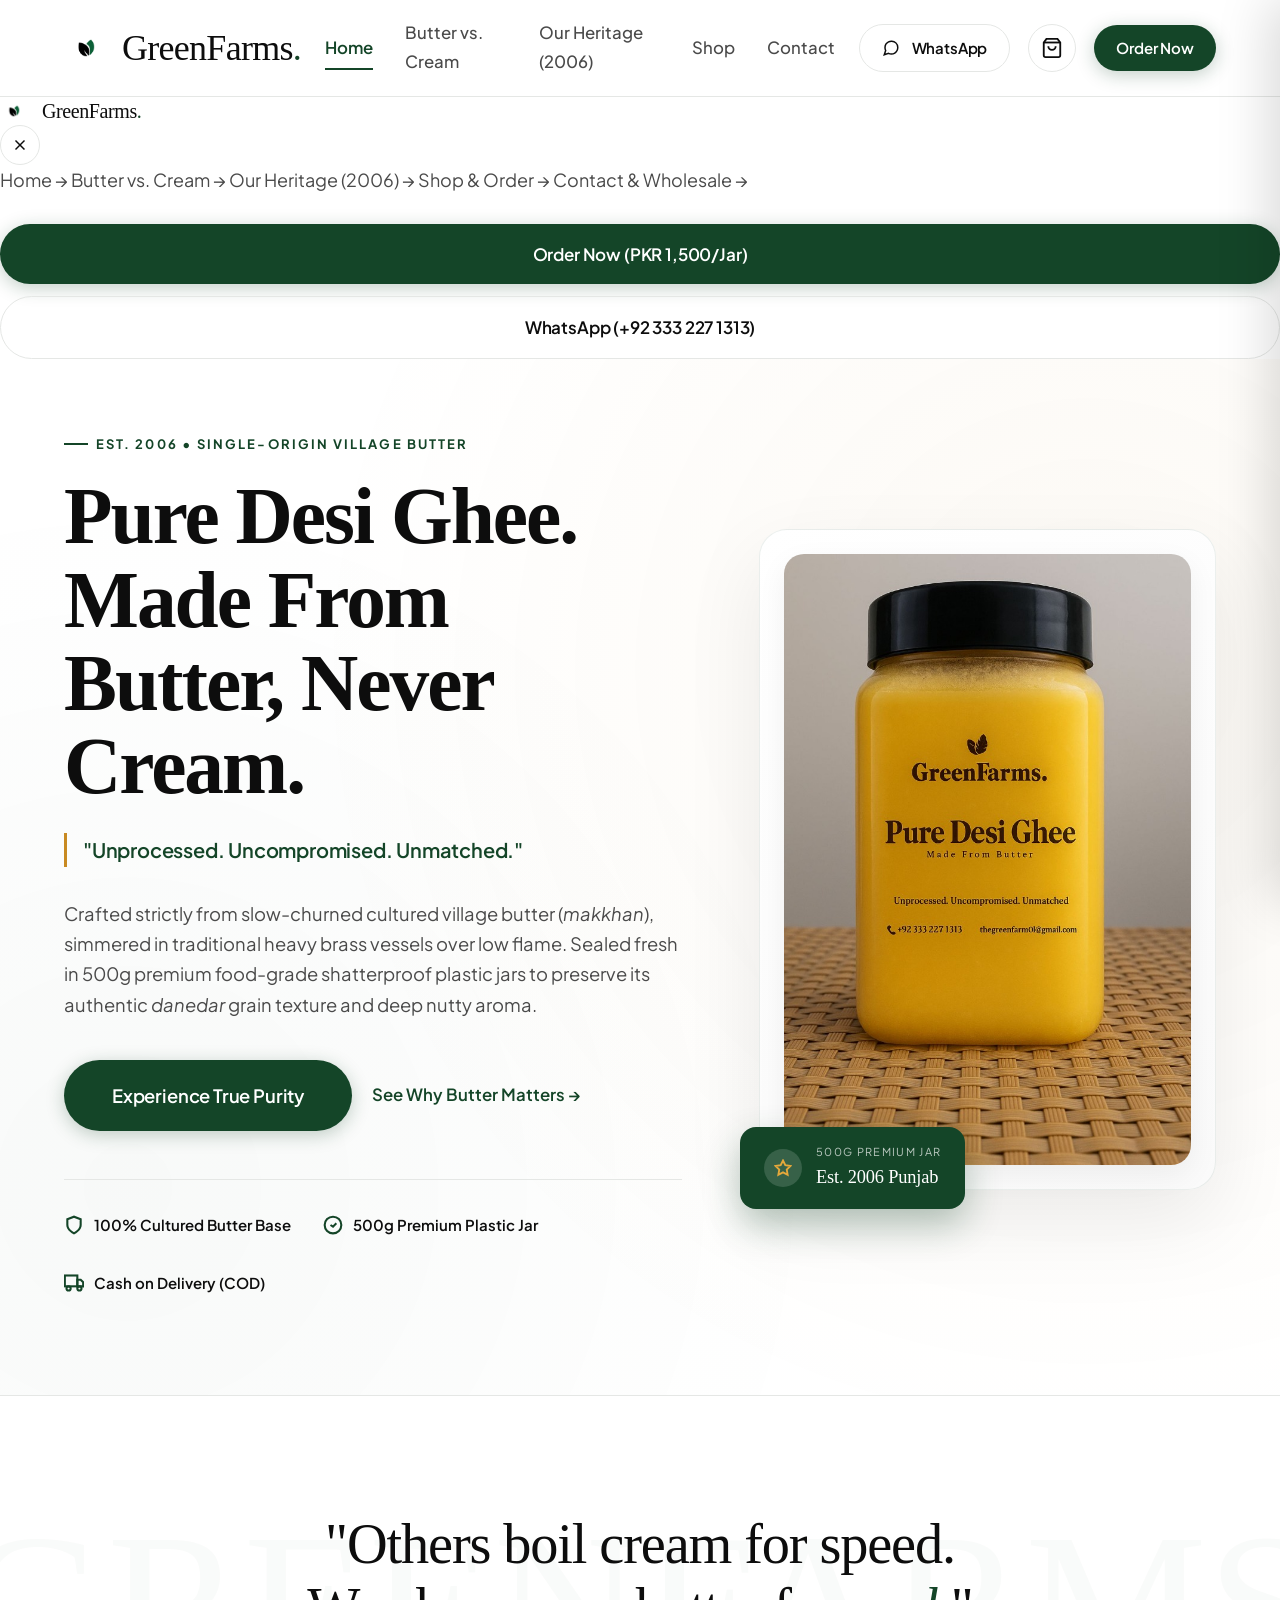
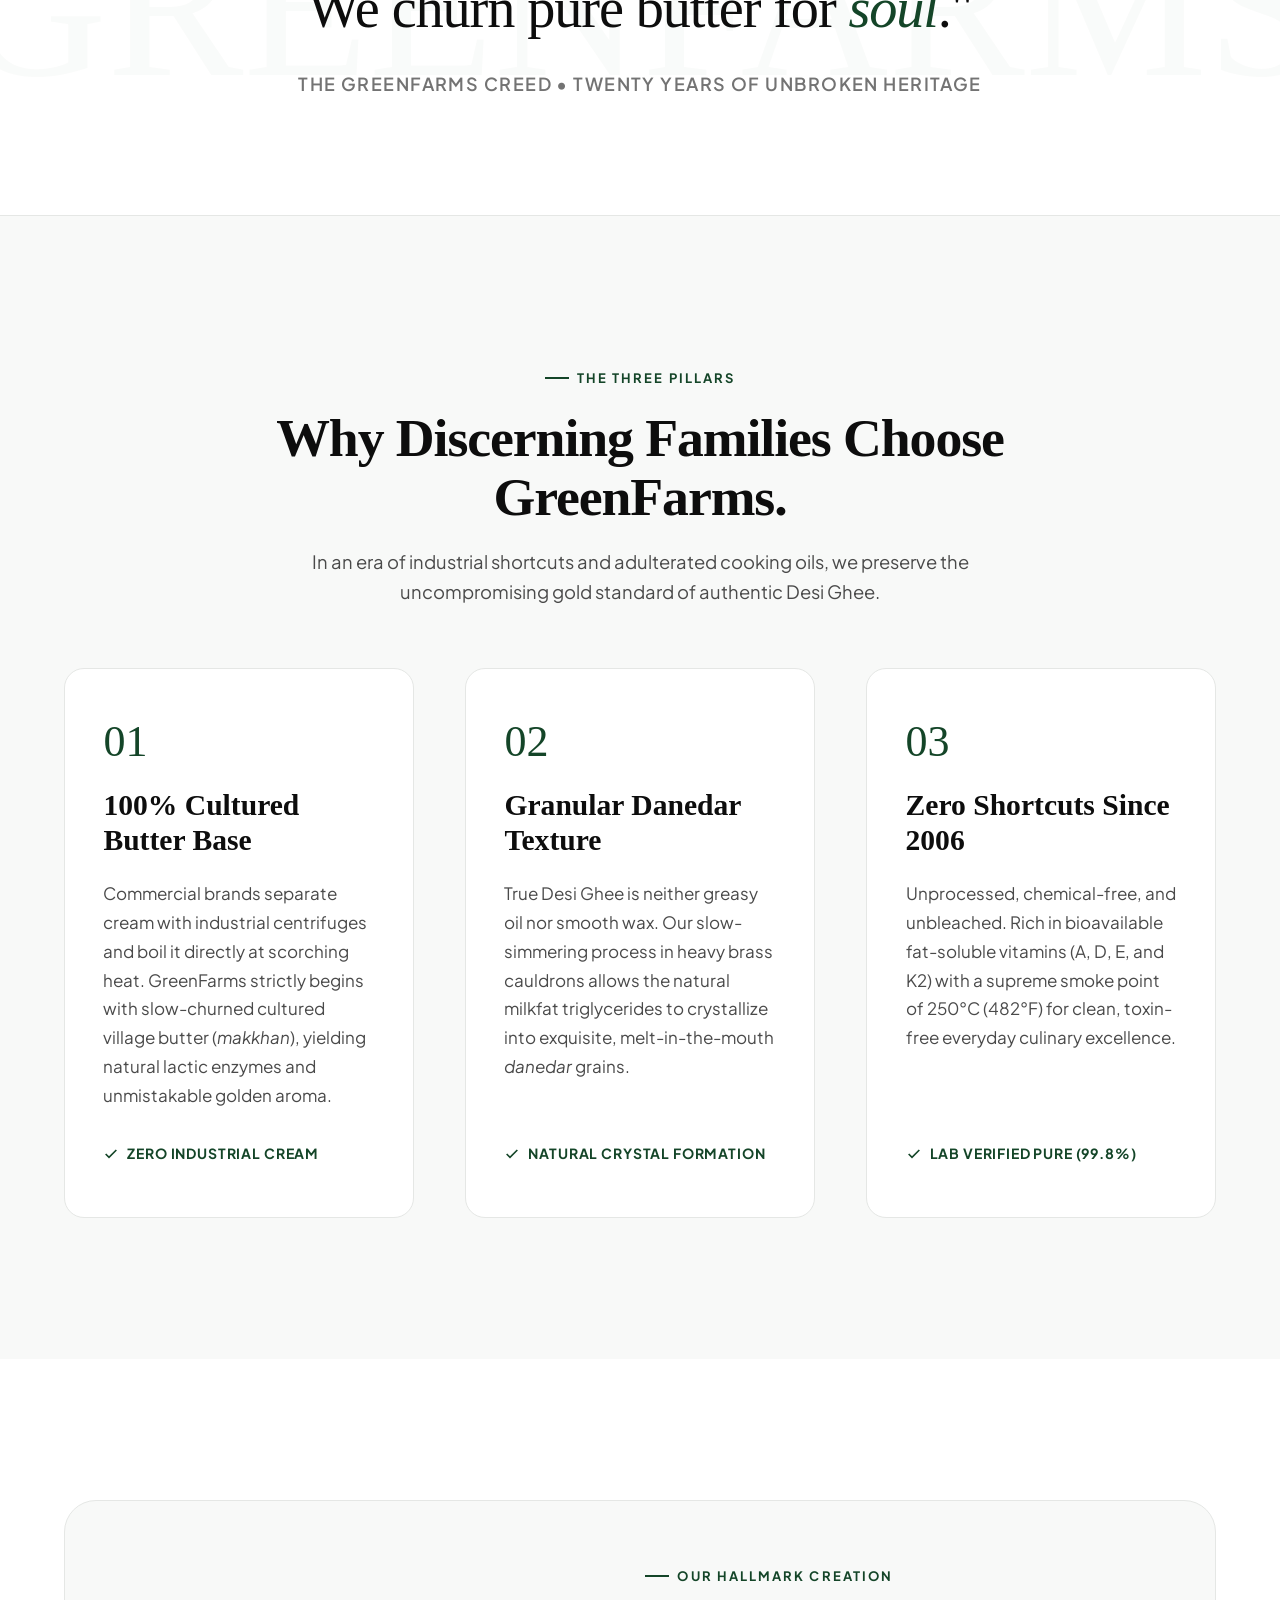
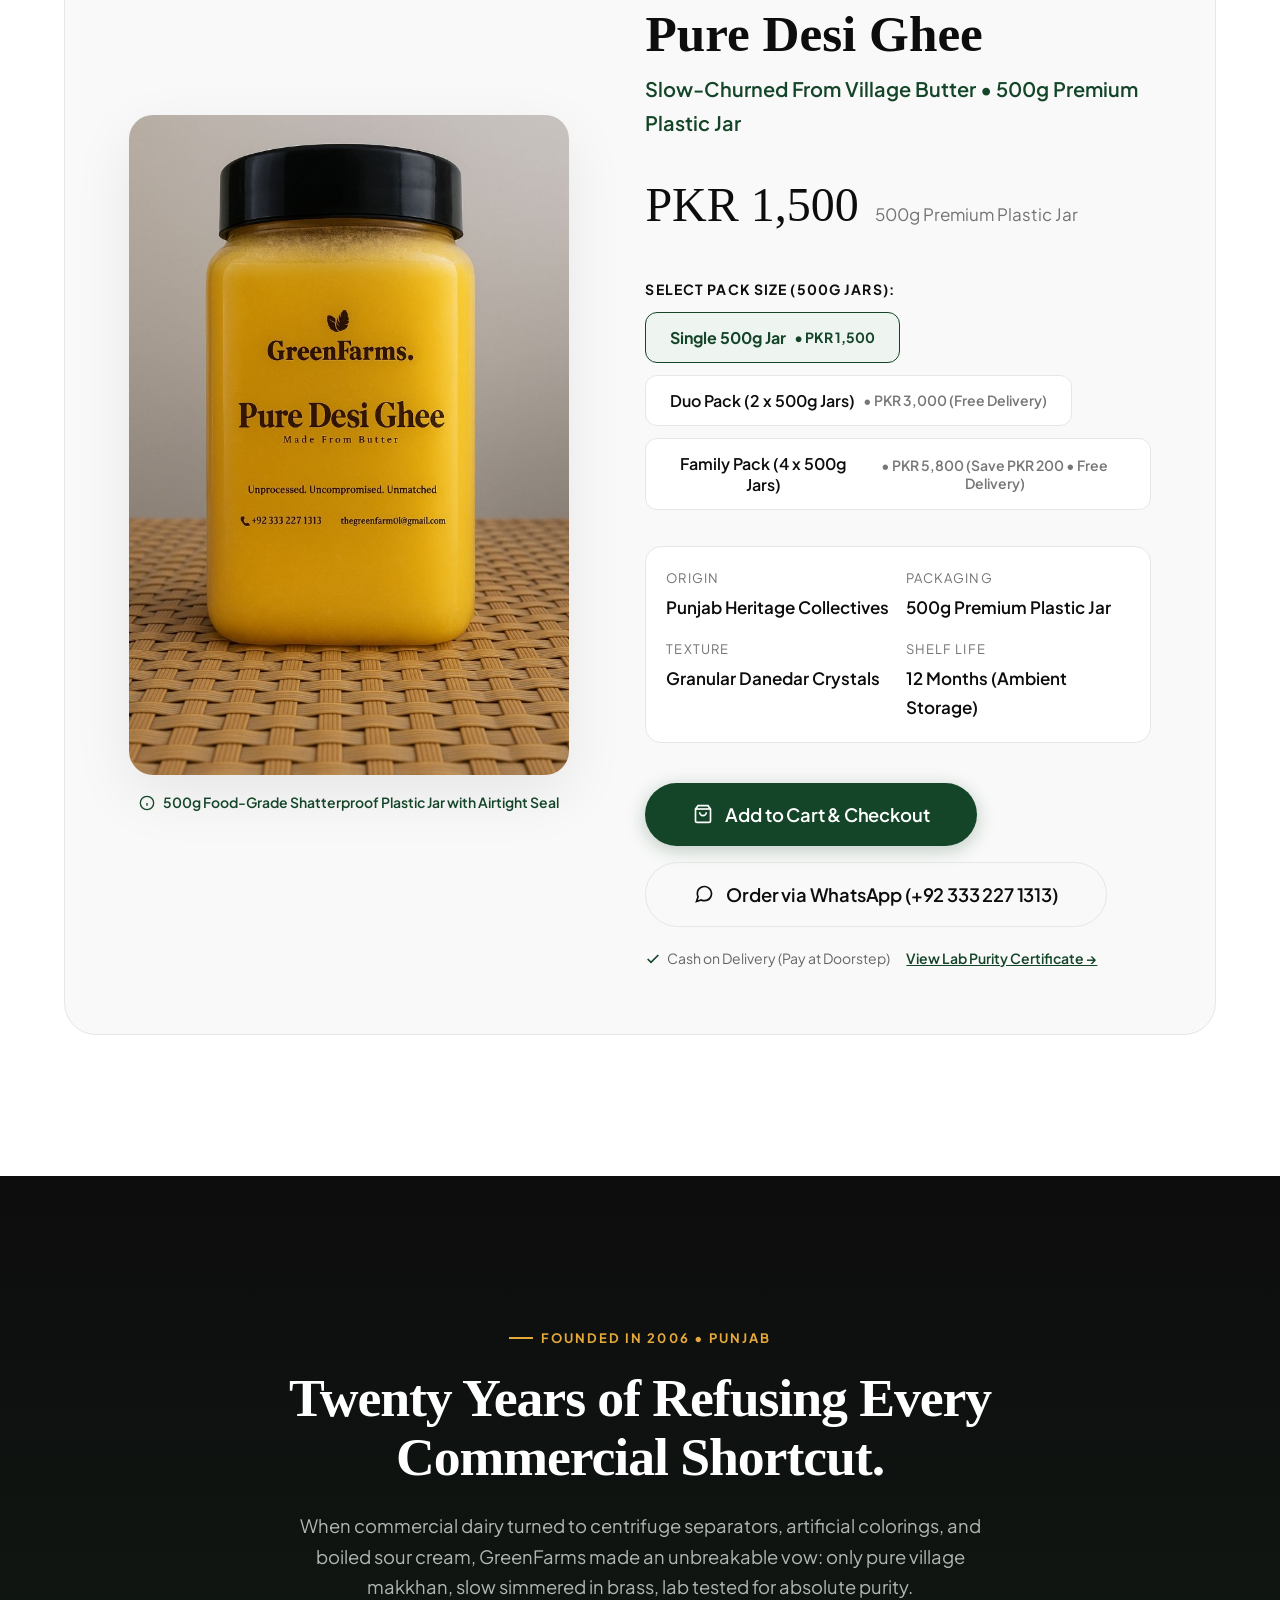
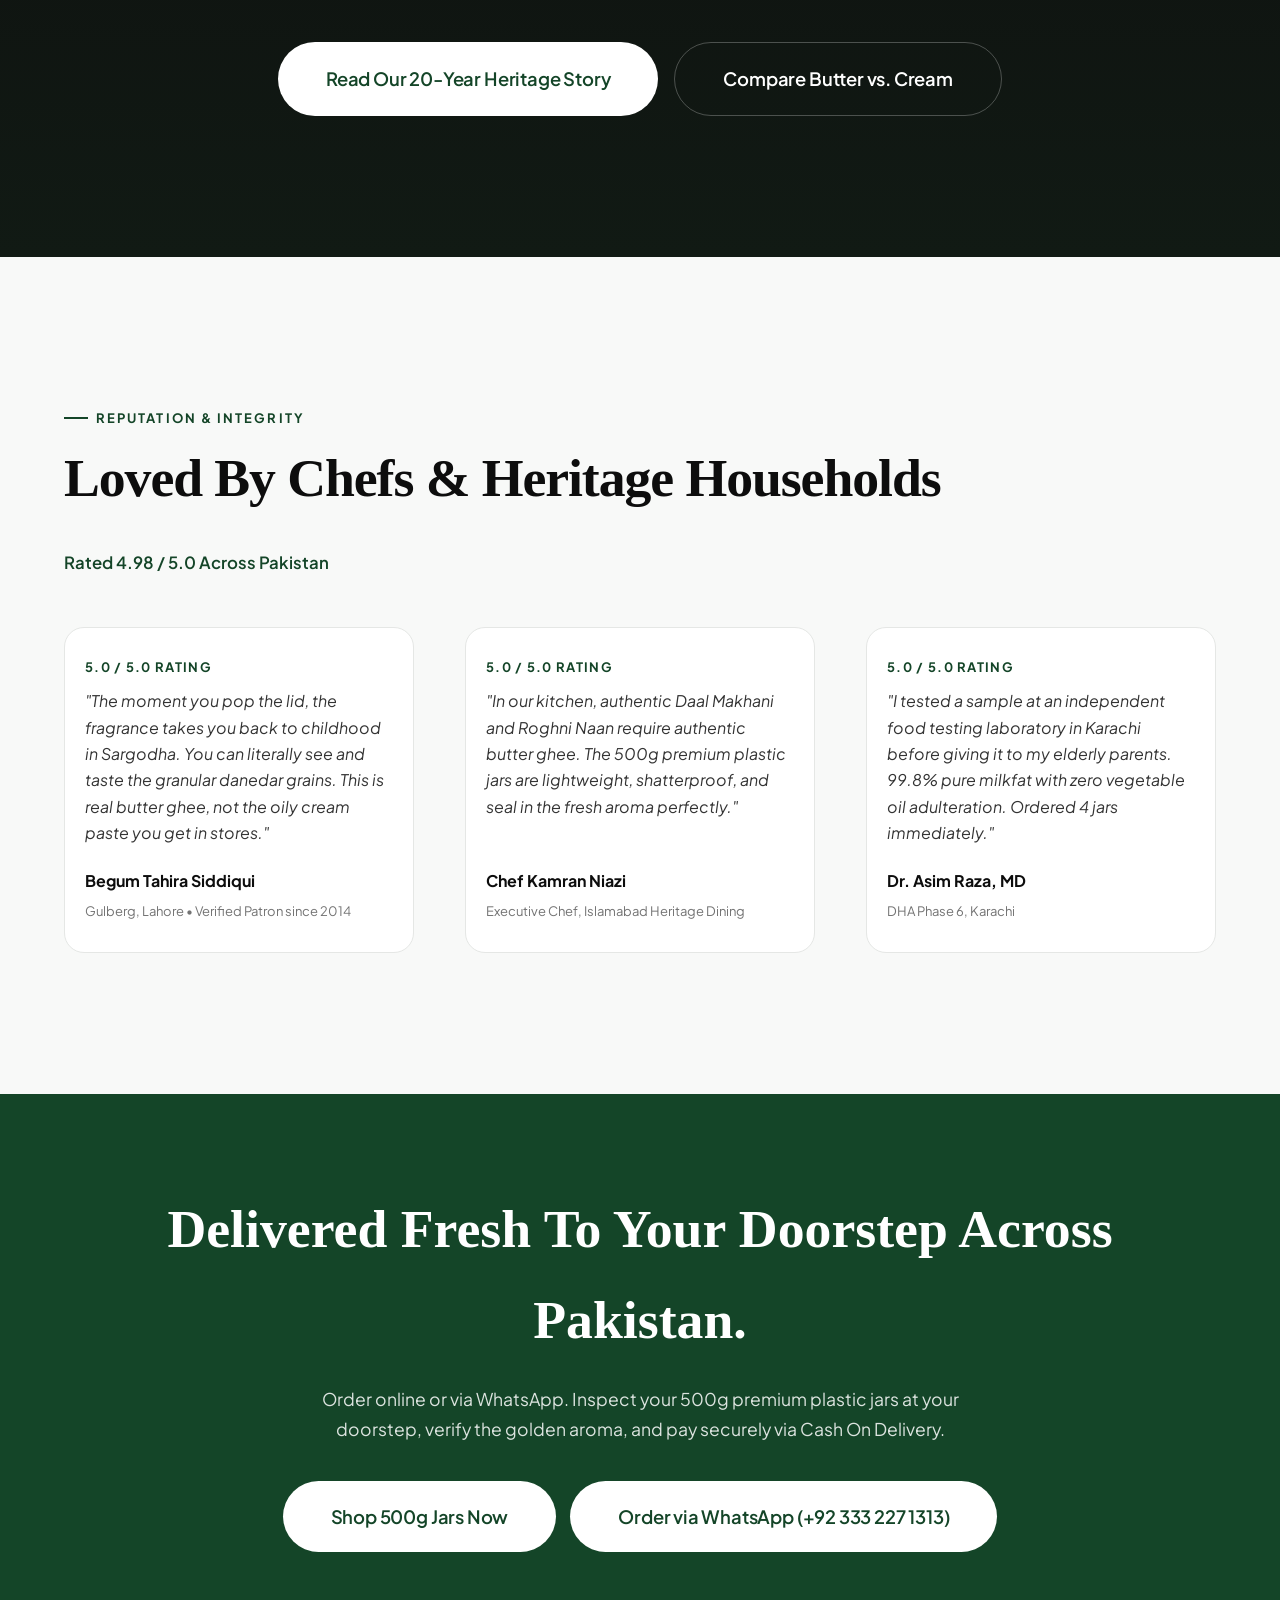
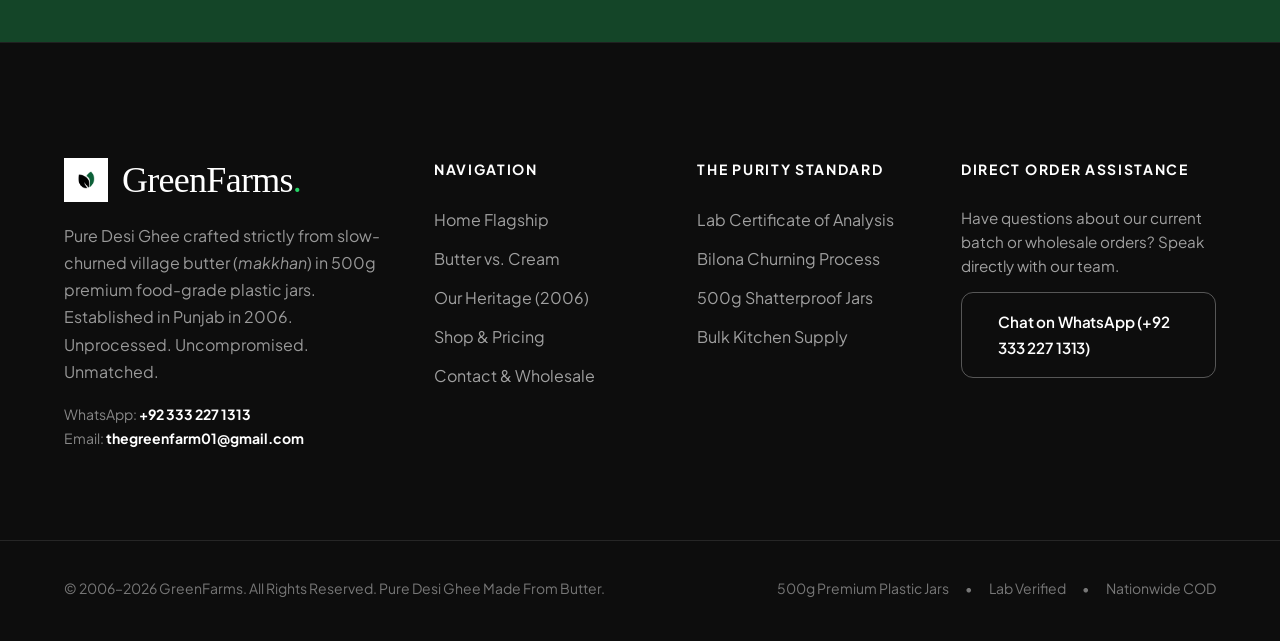
==== commit b864ac38: "Add files via upload" ====
--- a/index.html
+++ b/index.html
@@ -2,17 +2,17 @@
 <html lang="en">
 <head>
   <meta charset="UTF-8">
-  <meta name="viewport" content="width=device-width, initial-scale=1.0">
+  <meta name="viewport" content="width=device-width, initial-scale=1.0, maximum-scale=1.0">
   <title>GreenFarms. — Pure Desi Ghee Made From Butter (Est. 2006)</title>
   <meta name="description" content="Authentic village butter-churned Pure Desi Ghee from Punjab, Pakistan. 500g premium food-grade plastic jars. Established 2006. Unprocessed. Uncompromised. Unmatched.">
   
   <!-- Favicon -->
   <link rel="icon" type="image/png" href="assets/images/Crown.png">
 
-  <!-- Fonts: Times New Roman (Display) & Plus Jakarta Sans (Body) -->
+  <!-- Google Fonts: Abril Fatface (Display) & Plus Jakarta Sans (Body) -->
   <link rel="preconnect" href="https://fonts.googleapis.com">
   <link rel="preconnect" href="https://fonts.gstatic.com" crossorigin>
-  <link href="https://fonts.googleapis.com/css2?family=Plus+Jakarta+Sans:wght@300;400;500;600;700&display=swap" rel="stylesheet">
+  <link href="https://fonts.googleapis.com/css2?family=Abril+Fatface&family=Plus+Jakarta+Sans:wght@300;400;500;600;700&display=swap" rel="stylesheet">
 
   <!-- Main Stylesheet -->
   <link rel="stylesheet" href="css/main.css">
@@ -22,13 +22,13 @@
   <!-- Sticky Luxury Header -->
   <header class="site-header">
     <div class="container nav-container">
-      <!-- Brand Logo -->
+      <!-- Left: Brand Logo & Wordmark -->
       <a href="index.html" class="brand-logo-link" aria-label="GreenFarms Home">
         <img src="assets/images/Crown.png" alt="GreenFarms Dual Leaf Logo" class="brand-icon">
         <span class="brand-wordmark">GreenFarms<span class="dot">.</span></span>
       </a>
 
-      <!-- Center Navigation -->
+      <!-- Center: Desktop Navigation Links -->
       <nav class="nav-menu" aria-label="Primary Navigation">
         <a href="index.html" class="nav-link active">Home</a>
         <a href="butter-vs-cream.html" class="nav-link">Butter vs. Cream</a>
@@ -37,10 +37,10 @@
         <a href="contact.html" class="nav-link">Contact</a>
       </nav>
 
-      <!-- Right Actions -->
+      <!-- Right: Action Buttons -->
       <div class="nav-actions">
-        <!-- WhatsApp Direct Chat Link -->
-        <a href="https://wa.me/923332271313?text=Salam%20GreenFarms.%20I%20would%20like%20to%20inquire%20about%20Pure%20Desi%20Ghee." target="_blank" rel="noopener" class="btn btn-secondary btn-pill-sm">
+        <!-- Desktop WhatsApp (hidden on mobile) -->
+        <a href="https://wa.me/923332271313?text=Salam%20GreenFarms.%20I%20would%20like%20to%20inquire%20about%20Pure%20Desi%20Ghee." target="_blank" rel="noopener" class="btn btn-secondary btn-pill-sm desktop-only">
           <svg width="18" height="18" viewBox="0 0 24 24" fill="none" stroke="currentColor" stroke-width="2"><path d="M21 11.5a8.38 8.38 0 0 1-.9 3.8 8.5 8.5 0 0 1-7.6 4.7 8.38 8.38 0 0 1-3.8-.9L3 21l1.9-5.7a8.38 8.38 0 0 1-.9-3.8 8.5 8.5 0 0 1 4.7-7.6 8.38 8.38 0 0 1 3.8-.9h.5a8.48 8.48 0 0 1 8 8v.5z"/></svg>
           <span>WhatsApp</span>
         </a>
@@ -55,16 +55,16 @@
           <span class="cart-badge" style="display:none;">0</span>
         </button>
 
-        <!-- Order Now Button -->
-        <a href="shop.html" class="btn btn-primary btn-pill-sm">
+        <!-- Desktop Order Now Button (hidden on mobile) -->
+        <a href="shop.html" class="btn btn-primary btn-pill-sm desktop-only">
           Order Now
         </a>
 
-        <!-- Mobile Menu Trigger -->
-        <button class="mobile-menu-btn" aria-label="Open Menu">
-          <svg width="24" height="24" viewBox="0 0 24 24" fill="none" stroke="currentColor" stroke-width="2">
+        <!-- Mobile Hamburger Menu Button -->
+        <button class="mobile-menu-btn" aria-label="Open Navigation Menu">
+          <svg width="22" height="22" viewBox="0 0 24 24" fill="none" stroke="currentColor" stroke-width="2.5" stroke-linecap="round">
+            <line x1="3" y1="6" x2="21" y2="6"></line>
             <line x1="3" y1="12" x2="21" y2="12"></line>
-            <line x1="3" y1="6" x2="21" y2="6"></line>
             <line x1="3" y1="18" x2="21" y2="18"></line>
           </svg>
         </button>
@@ -72,31 +72,51 @@
     </div>
   </header>
 
-  <!-- Mobile Drawer Menu -->
-  <div id="mobile-nav-drawer" class="cart-drawer" style="max-width:340px;">
-    <div class="cart-drawer-header">
+  <!-- Full-Screen Mobile Navigation Drawer -->
+  <div id="mobile-nav-drawer" class="mobile-nav-fullscreen">
+    <div class="mobile-nav-header">
       <div class="brand-logo-link">
-        <img src="assets/images/Crown.png" alt="GreenFarms Logo" style="width:32px; height:32px;">
-        <span class="brand-wordmark" style="font-size:1.6rem;">GreenFarms<span class="dot">.</span></span>
+        <img src="assets/images/Crown.png" alt="GreenFarms Logo" style="width:28px; height:28px;">
+        <span class="brand-wordmark" style="font-size:1.25rem;">GreenFarms<span class="dot">.</span></span>
       </div>
       <button id="mobile-nav-close" class="cart-close-btn" aria-label="Close Menu">
         <svg width="18" height="18" viewBox="0 0 24 24" fill="none" stroke="currentColor" stroke-width="2"><line x1="18" y1="6" x2="6" y2="18"></line><line x1="6" y1="6" x2="18" y2="18"></line></svg>
       </button>
     </div>
-    <div style="padding:24px; display:flex; flex-direction:column; gap:18px;">
-      <a href="index.html" style="font-family:var(--font-display); font-size:1.6rem; color:var(--color-primary);">Home</a>
-      <a href="butter-vs-cream.html" style="font-family:var(--font-display); font-size:1.6rem; color:var(--color-ink);">Butter vs. Cream</a>
-      <a href="heritage.html" style="font-family:var(--font-display); font-size:1.6rem; color:var(--color-ink);">Our Heritage (2006)</a>
-      <a href="shop.html" style="font-family:var(--font-display); font-size:1.6rem; color:var(--color-ink);">Shop & Order</a>
-      <a href="contact.html" style="font-family:var(--font-display); font-size:1.6rem; color:var(--color-ink);">Contact & Wholesale</a>
-      <hr style="border:none; border-top:1px solid var(--color-border); margin:12px 0;">
-      <a href="tel:+923332271313" class="btn btn-secondary" style="font-size:0.95rem;">+92 333 227 1313</a>
-      <a href="https://wa.me/923332271313" class="btn btn-primary" style="font-size:0.95rem;">Order via WhatsApp</a>
+    <div class="mobile-nav-body">
+      <a href="index.html" class="mobile-nav-link-item active">
+        <span>Home</span>
+        <span>&rarr;</span>
+      </a>
+      <a href="butter-vs-cream.html" class="mobile-nav-link-item">
+        <span>Butter vs. Cream</span>
+        <span>&rarr;</span>
+      </a>
+      <a href="heritage.html" class="mobile-nav-link-item">
+        <span>Our Heritage (2006)</span>
+        <span>&rarr;</span>
+      </a>
+      <a href="shop.html" class="mobile-nav-link-item">
+        <span>Shop &amp; Order</span>
+        <span>&rarr;</span>
+      </a>
+      <a href="contact.html" class="mobile-nav-link-item">
+        <span>Contact &amp; Wholesale</span>
+        <span>&rarr;</span>
+      </a>
+      <div style="margin-top:auto; padding-top:28px; display:flex; flex-direction:column; gap:12px;">
+        <a href="shop.html" class="btn btn-primary" style="width:100%;">
+          Order Now (PKR 1,500/Jar)
+        </a>
+        <a href="https://wa.me/923332271313" target="_blank" rel="noopener" class="btn btn-secondary" style="width:100%;">
+          WhatsApp (+92 333 227 1313)
+        </a>
+      </div>
     </div>
   </div>
 
   <main>
-    <!-- PAGE 1: FULL-VIEWPORT SPLIT HERO -->
+    <!-- PAGE 1: HERO SECTION -->
     <section class="hero-section">
       <div class="container hero-grid">
         <!-- Hero Left Column -->
@@ -117,7 +137,7 @@
             <a href="shop.html" class="btn btn-primary btn-pill-lg">
               Experience True Purity
             </a>
-            <a href="butter-vs-cream.html" class="link-arrow" style="font-size:1.1rem;">
+            <a href="butter-vs-cream.html" class="link-arrow" style="font-size:1.05rem;">
               See Why Butter Matters &rarr;
             </a>
           </div>
@@ -125,15 +145,15 @@
           <!-- Trust Badges -->
           <div class="hero-trust-row">
             <div class="trust-item">
-              <svg width="22" height="22" viewBox="0 0 24 24" fill="none" stroke="currentColor" stroke-width="2.5"><path d="M12 22s8-4 8-10V5l-8-3-8 3v7c0 6 8 10 8 10z"/></svg>
+              <svg width="20" height="20" viewBox="0 0 24 24" fill="none" stroke="currentColor" stroke-width="2.5"><path d="M12 22s8-4 8-10V5l-8-3-8 3v7c0 6 8 10 8 10z"/></svg>
               <span>100% Cultured Butter Base</span>
             </div>
             <div class="trust-item">
-              <svg width="22" height="22" viewBox="0 0 24 24" fill="none" stroke="currentColor" stroke-width="2.5"><circle cx="12" cy="12" r="10"/><polyline points="9 12 12 14 16 10"/></svg>
+              <svg width="20" height="20" viewBox="0 0 24 24" fill="none" stroke="currentColor" stroke-width="2.5"><circle cx="12" cy="12" r="10"/><polyline points="9 12 12 14 16 10"/></svg>
               <span>500g Premium Plastic Jar</span>
             </div>
             <div class="trust-item">
-              <svg width="22" height="22" viewBox="0 0 24 24" fill="none" stroke="currentColor" stroke-width="2.5"><rect x="1" y="3" width="15" height="13"/><polygon points="16 8 20 8 23 11 23 16 16 16 16 8"/><circle cx="5.5" cy="18.5" r="2.5"/><circle cx="18.5" cy="18.5" r="2.5"/></svg>
+              <svg width="20" height="20" viewBox="0 0 24 24" fill="none" stroke="currentColor" stroke-width="2.5"><rect x="1" y="3" width="15" height="13"/><polygon points="16 8 20 8 23 11 23 16 16 16 16 8"/><circle cx="5.5" cy="18.5" r="2.5"/><circle cx="18.5" cy="18.5" r="2.5"/></svg>
               <span>Cash on Delivery (COD)</span>
             </div>
           </div>
@@ -142,13 +162,13 @@
         <!-- Hero Right Column: Jar Showcase -->
         <div class="hero-image-wrap">
           <div class="hero-jar-pedestal">
-            <!-- Authentic High-Resolution Ghee Jar Photograph -->
+            <!-- Authentic Ghee Jar Image -->
             <img src="assets/images/ghee-jar.jpg" alt="GreenFarms Pure Desi Ghee Made From Butter 500g Premium Plastic Jar" class="hero-jar-img">
 
-            <!-- Floating Architectural Purity Stamp -->
+            <!-- Floating Purity Stamp -->
             <div class="floating-purity-stamp">
               <div class="stamp-icon">
-                <svg width="20" height="20" viewBox="0 0 24 24" fill="none" stroke="currentColor" stroke-width="2.5"><path d="M12 2l3.09 6.26L22 9.27l-5 4.87 1.18 6.88L12 17.77l-6.18 3.25L7 14.14 2 9.27l6.91-1.01L12 2z"/></svg>
+                <svg width="18" height="18" viewBox="0 0 24 24" fill="none" stroke="currentColor" stroke-width="2.5"><path d="M12 2l3.09 6.26L22 9.27l-5 4.87 1.18 6.88L12 17.77l-6.18 3.25L7 14.14 2 9.27l6.91-1.01L12 2z"/></svg>
               </div>
               <div>
                 <div class="stamp-text-sup">500g Premium Jar</div>
@@ -176,7 +196,7 @@
     <!-- CORE DIFFERENTIATOR TRIO -->
     <section class="section-editorial bg-alabaster">
       <div class="container">
-        <div style="text-align:center; max-width:760px; margin:0 auto clamp(40px, 6vw, 70px);">
+        <div style="text-align:center; max-width:760px; margin:0 auto clamp(36px, 5vw, 60px);">
           <div class="eyebrow" style="justify-content:center;">THE THREE PILLARS</div>
           <h2 class="section-headline">Why Discerning Families Choose GreenFarms.</h2>
           <p class="editorial-lead" style="margin:0 auto;">
@@ -193,7 +213,7 @@
               Commercial brands separate cream with industrial centrifuges and boil it directly at scorching heat. GreenFarms strictly begins with slow-churned cultured village butter (<em>makkhan</em>), yielding natural lactic enzymes and unmistakable golden aroma.
             </p>
             <div class="trio-badge-row">
-              <svg width="18" height="18" viewBox="0 0 24 24" fill="none" stroke="currentColor" stroke-width="2.5"><polyline points="20 6 9 17 4 12"/></svg>
+              <svg width="16" height="16" viewBox="0 0 24 24" fill="none" stroke="currentColor" stroke-width="2.5"><polyline points="20 6 9 17 4 12"/></svg>
               <span>Zero Industrial Cream</span>
             </div>
           </article>
@@ -206,7 +226,7 @@
               True Desi Ghee is neither greasy oil nor smooth wax. Our slow-simmering process in heavy brass cauldrons allows the natural milkfat triglycerides to crystallize into exquisite, melt-in-the-mouth <em>danedar</em> grains.
             </p>
             <div class="trio-badge-row">
-              <svg width="18" height="18" viewBox="0 0 24 24" fill="none" stroke="currentColor" stroke-width="2.5"><polyline points="20 6 9 17 4 12"/></svg>
+              <svg width="16" height="16" viewBox="0 0 24 24" fill="none" stroke="currentColor" stroke-width="2.5"><polyline points="20 6 9 17 4 12"/></svg>
               <span>Natural Crystal Formation</span>
             </div>
           </article>
@@ -219,7 +239,7 @@
               Unprocessed, chemical-free, and unbleached. Rich in bioavailable fat-soluble vitamins (A, D, E, and K2) with a supreme smoke point of 250&deg;C (482&deg;F) for clean, toxin-free everyday culinary excellence.
             </p>
             <div class="trio-badge-row">
-              <svg width="18" height="18" viewBox="0 0 24 24" fill="none" stroke="currentColor" stroke-width="2.5"><polyline points="20 6 9 17 4 12"/></svg>
+              <svg width="16" height="16" viewBox="0 0 24 24" fill="none" stroke="currentColor" stroke-width="2.5"><polyline points="20 6 9 17 4 12"/></svg>
               <span>Lab Verified Pure (99.8%)</span>
             </div>
           </article>
@@ -234,9 +254,9 @@
           <!-- Left: Jar Showcase -->
           <div class="product-feature-image-wrap">
             <img src="assets/images/ghee-jar.jpg" alt="Pure Desi Ghee 500g Premium Plastic Jar" class="product-feature-img">
-            <div style="margin-top:20px; display:inline-flex; align-items:center; gap:8px; font-size:0.875rem; color:var(--color-primary); font-weight:600;">
-              <svg width="18" height="18" viewBox="0 0 24 24" fill="none" stroke="currentColor" stroke-width="2"><circle cx="12" cy="12" r="10"/><path d="M12 16v-4"/><path d="M12 8h.01"/></svg>
-              <span>500g Premium Food-Grade Shatterproof Plastic Jar with Airtight Seal</span>
+            <div style="margin-top:16px; display:inline-flex; align-items:center; gap:8px; font-size:0.875rem; color:var(--color-primary); font-weight:600;">
+              <svg width="16" height="16" viewBox="0 0 24 24" fill="none" stroke="currentColor" stroke-width="2"><circle cx="12" cy="12" r="10"/><path d="M12 16v-4"/><path d="M12 8h.01"/></svg>
+              <span>500g Food-Grade Shatterproof Plastic Jar with Airtight Seal</span>
             </div>
           </div>
 
@@ -246,13 +266,13 @@
             <h2 class="product-title">Pure Desi Ghee</h2>
             <div class="product-subtitle">Slow-Churned From Village Butter &bull; 500g Premium Plastic Jar</div>
 
-            <!-- Price & Weight Dynamic Display -->
+            <!-- Price & Weight Display -->
             <div class="product-price-row">
               <div id="featured-price-val" class="product-price">PKR 1,500</div>
               <div id="featured-weight-val" class="product-price-sub">500g Premium Plastic Jar</div>
             </div>
 
-            <!-- Size / Pack Selector Buttons (Strictly 500g Jars) -->
+            <!-- Size / Pack Selector Buttons (500g Jars) -->
             <div>
               <span class="size-selector-label">Select Pack Size (500g Jars):</span>
               <div class="size-selector-group">
@@ -304,9 +324,9 @@
               </button>
             </div>
 
-            <div style="margin-top:24px; display:flex; align-items:center; gap:20px; font-size:0.9rem; color:#666;">
+            <div style="margin-top:20px; display:flex; align-items:center; gap:16px; font-size:0.875rem; color:#666; flex-wrap:wrap;">
               <span style="display:flex; align-items:center; gap:6px;">
-                <svg width="18" height="18" viewBox="0 0 24 24" fill="none" stroke="#144528" stroke-width="2.5"><polyline points="20 6 9 17 4 12"/></svg>
+                <svg width="16" height="16" viewBox="0 0 24 24" fill="none" stroke="#144528" stroke-width="2.5"><polyline points="20 6 9 17 4 12"/></svg>
                 Cash on Delivery (Pay at Doorstep)
               </span>
               <span style="display:flex; align-items:center; gap:6px;">
@@ -330,7 +350,7 @@
         <p class="editorial-lead" style="color:#b0b8b2; margin:0 auto 2.5rem; max-width:720px;">
           When commercial dairy turned to centrifuge separators, artificial colorings, and boiled sour cream, GreenFarms made an unbreakable vow: only pure village makkhan, slow simmered in brass, lab tested for absolute purity.
         </p>
-        <div style="display:flex; justify-content:center; gap:20px; flex-wrap:wrap;">
+        <div style="display:flex; justify-content:center; gap:16px; flex-wrap:wrap;">
           <a href="heritage.html" class="btn btn-white btn-pill-lg">
             Read Our 20-Year Heritage Story
           </a>
@@ -344,50 +364,50 @@
     <!-- TESTIMONIALS & REVIEWS SECTION (Zero Emojis) -->
     <section class="section-editorial bg-alabaster">
       <div class="container">
-        <div style="display:flex; justify-content:space-between; align-items:flex-end; flex-wrap:wrap; gap:24px; margin-bottom: clamp(40px, 5vw, 60px);">
+        <div style="display:flex; justify-content:space-between; align-items:flex-end; flex-wrap:wrap; gap:20px; margin-bottom: clamp(32px, 5vw, 50px);">
           <div>
-            <div class="eyebrow">REPUTATION & INTEGRITY</div>
+            <div class="eyebrow">REPUTATION &amp; INTEGRITY</div>
             <h2 class="section-headline">Loved By Chefs &amp; Heritage Households</h2>
           </div>
-          <div style="font-size:1.1rem; color:var(--color-primary); font-weight:600;">
+          <div style="font-size:1.05rem; color:var(--color-primary); font-weight:600;">
             Rated 4.98 / 5.0 Across Pakistan
           </div>
         </div>
 
         <div class="trio-grid">
           <!-- Review 1 -->
-          <div class="trio-card" style="padding:36px;">
-            <div style="font-size:0.875rem; text-transform:uppercase; letter-spacing:0.1em; color:var(--color-primary); font-weight:700; margin-bottom:12px;">5.0 / 5.0 Rating</div>
-            <p style="font-size:1.05rem; font-style:italic; color:#333; margin-bottom:24px; line-height:1.65;">
+          <div class="trio-card" style="padding:28px 20px;">
+            <div style="font-size:0.8125rem; text-transform:uppercase; letter-spacing:0.1em; color:var(--color-primary); font-weight:700; margin-bottom:10px;">5.0 / 5.0 Rating</div>
+            <p style="font-size:1rem; font-style:italic; color:#333; margin-bottom:20px; line-height:1.65;">
               "The moment you pop the lid, the fragrance takes you back to childhood in Sargodha. You can literally see and taste the granular danedar grains. This is real butter ghee, not the oily cream paste you get in stores."
             </p>
             <div style="margin-top:auto;">
-              <strong style="color:var(--color-ink); display:block; font-size:1.05rem;">Begum Tahira Siddiqui</strong>
-              <span style="color:var(--color-muted); font-size:0.875rem;">Gulberg, Lahore &bull; Verified Patron since 2014</span>
+              <strong style="color:var(--color-ink); display:block; font-size:1rem;">Begum Tahira Siddiqui</strong>
+              <span style="color:var(--color-muted); font-size:0.8125rem;">Gulberg, Lahore &bull; Verified Patron since 2014</span>
             </div>
           </div>
 
           <!-- Review 2 -->
-          <div class="trio-card" style="padding:36px;">
-            <div style="font-size:0.875rem; text-transform:uppercase; letter-spacing:0.1em; color:var(--color-primary); font-weight:700; margin-bottom:12px;">5.0 / 5.0 Rating</div>
-            <p style="font-size:1.05rem; font-style:italic; color:#333; margin-bottom:24px; line-height:1.65;">
+          <div class="trio-card" style="padding:28px 20px;">
+            <div style="font-size:0.8125rem; text-transform:uppercase; letter-spacing:0.1em; color:var(--color-primary); font-weight:700; margin-bottom:10px;">5.0 / 5.0 Rating</div>
+            <p style="font-size:1rem; font-style:italic; color:#333; margin-bottom:20px; line-height:1.65;">
               "In our kitchen, authentic Daal Makhani and Roghni Naan require authentic butter ghee. The 500g premium plastic jars are lightweight, shatterproof, and seal in the fresh aroma perfectly."
             </p>
             <div style="margin-top:auto;">
-              <strong style="color:var(--color-ink); display:block; font-size:1.05rem;">Chef Kamran Niazi</strong>
-              <span style="color:var(--color-muted); font-size:0.875rem;">Executive Chef, Islamabad Heritage Dining</span>
+              <strong style="color:var(--color-ink); display:block; font-size:1rem;">Chef Kamran Niazi</strong>
+              <span style="color:var(--color-muted); font-size:0.8125rem;">Executive Chef, Islamabad Heritage Dining</span>
             </div>
           </div>
 
           <!-- Review 3 -->
-          <div class="trio-card" style="padding:36px;">
-            <div style="font-size:0.875rem; text-transform:uppercase; letter-spacing:0.1em; color:var(--color-primary); font-weight:700; margin-bottom:12px;">5.0 / 5.0 Rating</div>
-            <p style="font-size:1.05rem; font-style:italic; color:#333; margin-bottom:24px; line-height:1.65;">
+          <div class="trio-card" style="padding:28px 20px;">
+            <div style="font-size:0.8125rem; text-transform:uppercase; letter-spacing:0.1em; color:var(--color-primary); font-weight:700; margin-bottom:10px;">5.0 / 5.0 Rating</div>
+            <p style="font-size:1rem; font-style:italic; color:#333; margin-bottom:20px; line-height:1.65;">
               "I tested a sample at an independent food testing laboratory in Karachi before giving it to my elderly parents. 99.8% pure milkfat with zero vegetable oil adulteration. Ordered 4 jars immediately."
             </p>
             <div style="margin-top:auto;">
-              <strong style="color:var(--color-ink); display:block; font-size:1.05rem;">Dr. Asim Raza, MD</strong>
-              <span style="color:var(--color-muted); font-size:0.875rem;">DHA Phase 6, Karachi</span>
+              <strong style="color:var(--color-ink); display:block; font-size:1rem;">Dr. Asim Raza, MD</strong>
+              <span style="color:var(--color-muted); font-size:0.8125rem;">DHA Phase 6, Karachi</span>
             </div>
           </div>
         </div>
@@ -395,15 +415,15 @@
     </section>
 
     <!-- NATIONWIDE CASH ON DELIVERY BANNER -->
-    <section class="section-editorial bg-forest" style="padding: clamp(60px, 8vw, 100px) 0;">
+    <section class="section-editorial bg-forest" style="padding: clamp(50px, 7vw, 90px) 0;">
       <div class="container" style="text-align:center;">
-        <h2 style="font-family:var(--font-display); font-size:clamp(2.4rem, 4.5vw, 4rem); color:#ffffff; margin-bottom:1.25rem;">
+        <h2 style="font-family:var(--font-display); font-size:clamp(2.15rem, 4.2vw, 3.8rem); color:#ffffff; margin-bottom:1.15rem;">
           Delivered Fresh To Your Doorstep Across Pakistan.
         </h2>
-        <p style="font-size:1.2rem; color:rgba(255,255,255,0.85); max-width:680px; margin:0 auto 2.5rem;">
+        <p style="font-size:1.1rem; color:rgba(255,255,255,0.85); max-width:680px; margin:0 auto 2.25rem;">
           Order online or via WhatsApp. Inspect your 500g premium plastic jars at your doorstep, verify the golden aroma, and pay securely via Cash On Delivery.
         </p>
-        <div style="display:flex; justify-content:center; gap:16px; flex-wrap:wrap;">
+        <div style="display:flex; justify-content:center; gap:14px; flex-wrap:wrap;">
           <a href="shop.html" class="btn btn-white btn-pill-lg">
             Shop 500g Jars Now
           </a>
@@ -440,9 +460,9 @@
 
     <!-- Empty State View -->
     <div id="cart-empty-view" class="cart-empty-state">
-      <svg width="64" height="64" viewBox="0 0 24 24" fill="none" stroke="#ccc" stroke-width="1.5" style="margin:0 auto;"><path d="M6 2L3 6v14a2 2 0 0 0 2 2h14a2 2 0 0 0 2-2V6l-3-4z"/><line x1="3" y1="6" x2="21" y2="6"/><path d="M16 10a4 4 0 0 1-8 0"/></svg>
+      <svg width="56" height="56" viewBox="0 0 24 24" fill="none" stroke="#ccc" stroke-width="1.5" style="margin:0 auto;"><path d="M6 2L3 6v14a2 2 0 0 0 2 2h14a2 2 0 0 0 2-2V6l-3-4z"/><line x1="3" y1="6" x2="21" y2="6"/><path d="M16 10a4 4 0 0 1-8 0"/></svg>
       <div class="cart-empty-title">Your Cart is Empty</div>
-      <p style="color:#777; font-size:0.95rem; margin-bottom:20px;">Experience the purity of traditional butter-churned Desi Ghee in 500g premium plastic jars.</p>
+      <p style="color:#777; font-size:0.9rem; margin-bottom:18px;">Experience the purity of traditional butter-churned Desi Ghee in 500g premium plastic jars.</p>
       <a href="shop.html" onclick="closeCart()" class="btn btn-primary btn-pill-sm">Explore Shop</a>
     </div>
 
@@ -480,17 +500,17 @@
       </button>
       <div id="cod-modal-content">
         <div class="eyebrow">FAST &amp; SECURE CHECKOUT</div>
-        <h2 style="font-family:var(--font-display); font-size:2.2rem; color:var(--color-ink); margin-bottom:12px;">
+        <h2 style="font-family:var(--font-display); font-size:2rem; color:var(--color-ink); margin-bottom:10px;">
           Cash on Delivery Order
         </h2>
-        <p style="color:#666; font-size:0.95rem; margin-bottom:24px;">
+        <p style="color:#666; font-size:0.95rem; margin-bottom:20px;">
           Fill in your doorstep delivery details. Pay in cash when the courier arrives.
         </p>
 
         <!-- Summary preview -->
-        <div style="background:var(--color-alabaster); padding:16px 20px; border-radius:16px; margin-bottom:24px; border:1px solid var(--color-border);">
+        <div style="background:var(--color-alabaster); padding:14px 18px; border-radius:14px; margin-bottom:20px; border:1px solid var(--color-border);">
           <div id="cod-summary-list"></div>
-          <div style="display:flex; justify-content:space-between; margin-top:12px; padding-top:10px; border-top:1.5px solid #0d0d0d; font-size:1.15rem; font-weight:700;">
+          <div style="display:flex; justify-content:space-between; margin-top:10px; padding-top:8px; border-top:1.5px solid #0d0d0d; font-size:1.1rem; font-weight:700;">
             <span>Grand Total:</span>
             <span id="cod-total-amount" style="color:var(--color-primary); font-family:var(--font-display);">PKR 0</span>
           </div>
@@ -509,20 +529,15 @@
 
           <div class="form-group">
             <label class="form-label" for="customer_city">Delivery City *</label>
-            <input type="text" id="customer_city" name="customer_city" class="form-control" placeholder="e.g. Lahore, Karachi, Islamabad, Faisalabad..." required>
+            <input type="text" id="customer_city" name="customer_city" class="form-control" placeholder="e.g. Lahore, Karachi, Islamabad..." required>
           </div>
 
           <div class="form-group">
             <label class="form-label" for="customer_address">Full Street / House Address *</label>
-            <textarea id="customer_address" name="customer_address" class="form-control" placeholder="House #, Street #, Sector / Colony, Landmark" required></textarea>
-          </div>
-
-          <div class="form-group">
-            <label class="form-label" for="customer_notes">Delivery Notes (Optional)</label>
-            <input type="text" id="customer_notes" name="customer_notes" class="form-control" placeholder="e.g. Deliver between 2pm to 6pm">
-          </div>
-
-          <button type="submit" class="btn btn-primary" style="width:100%; border-radius:12px; padding:18px; font-size:1.1rem; margin-top:12px;">
+            <textarea id="customer_address" name="customer_address" class="form-control" placeholder="House #, Street #, Sector / Colony" required></textarea>
+          </div>
+
+          <button type="submit" class="btn btn-primary" style="width:100%; border-radius:12px; padding:16px; font-size:1.05rem; margin-top:10px;">
             Confirm Cash on Delivery Order &rarr;
           </button>
         </form>
@@ -532,16 +547,16 @@
 
   <!-- LAB CERTIFICATE MODAL -->
   <div id="lab-cert-modal" class="modal-backdrop">
-    <div class="modal-box" style="max-width:700px;">
+    <div class="modal-box" style="max-width:680px;">
       <button class="modal-close-x" onclick="LabModal.close()" aria-label="Close Modal">
         <svg width="18" height="18" viewBox="0 0 24 24" fill="none" stroke="currentColor" stroke-width="2"><line x1="18" y1="6" x2="6" y2="18"></line><line x1="6" y1="6" x2="18" y2="18"></line></svg>
       </button>
       <div class="lab-cert-header">
         <div>
           <span style="font-size:0.75rem; letter-spacing:0.12em; text-transform:uppercase; color:var(--color-primary); font-weight:700;">OFFICIAL CERTIFICATE OF ANALYSIS</span>
-          <h3 style="font-family:var(--font-display); font-size:1.85rem; color:var(--color-ink);">GreenFarms. Laboratory Verification</h3>
-        </div>
-        <div style="text-align:right;">
+          <h3 style="font-family:var(--font-display); font-size:1.75rem; color:var(--color-ink);">GreenFarms. Laboratory Verification</h3>
+        </div>
+        <div>
           <span class="cert-pass-pill">100% PASS</span>
           <div style="font-size:0.8125rem; color:#777; margin-top:4px;">Batch: #GF-2026-B9</div>
         </div>
@@ -594,7 +609,7 @@
         </tbody>
       </table>
 
-      <div style="margin-top:24px; padding:16px; background:#f0f6f2; border-radius:12px; font-size:0.875rem; color:#144528;">
+      <div style="margin-top:20px; padding:14px; background:#f0f6f2; border-radius:12px; font-size:0.875rem; color:#144528;">
         <strong>Purity Guarantee:</strong> GreenFarms guarantees 100% refund plus lab test reimbursement if any GreenFarms jar fails accredited food laboratory purity testing.
       </div>
     </div>
@@ -612,7 +627,7 @@
         <p class="footer-brand-bio">
           Pure Desi Ghee crafted strictly from slow-churned village butter (<em>makkhan</em>) in 500g premium food-grade plastic jars. Established in Punjab in 2006. Unprocessed. Uncompromised. Unmatched.
         </p>
-        <div style="margin-top:20px; font-size:0.875rem; color:#888;">
+        <div style="margin-top:18px; font-size:0.875rem; color:#888;">
           WhatsApp: <strong style="color:#ffffff;">+92 333 227 1313</strong><br>
           Email: <strong style="color:#ffffff;">thegreenfarm01@gmail.com</strong>
         </div>
@@ -644,7 +659,7 @@
       <!-- Col 4: Quick Order -->
       <div>
         <div class="footer-col-title">Direct Order Assistance</div>
-        <p style="font-size:0.95rem; color:#a0a0a0; line-height:1.6; margin-bottom:16px;">
+        <p style="font-size:0.95rem; color:#a0a0a0; line-height:1.6; margin-bottom:14px;">
           Have questions about our current batch or wholesale orders? Speak directly with our team.
         </p>
         <a href="https://wa.me/923332271313" target="_blank" rel="noopener" class="btn btn-secondary" style="width:100%; border-radius:12px; font-size:0.95rem; color:#ffffff; border-color:rgba(255,255,255,0.3);">
@@ -655,7 +670,7 @@
 
     <div class="container footer-bottom-bar">
       <div>&copy; 2006&ndash;2026 GreenFarms. All Rights Reserved. Pure Desi Ghee Made From Butter.</div>
-      <div style="display:flex; gap:20px;">
+      <div style="display:flex; gap:16px; flex-wrap:wrap;">
         <span>500g Premium Plastic Jars</span>
         <span>&bull;</span>
         <span>Lab Verified</span>
@@ -665,7 +680,6 @@
     </div>
   </footer>
 
-  <!-- Scripts -->
   <script src="js/app.js"></script>
 </body>
 </html>
--- a/css/main.css
+++ b/css/main.css
@@ -0,0 +1,1998 @@
+/* ==========================================================================
+   GREENFARMS. — ULTRA-PREMIUM EDITORIAL LUXURY DESIGN SYSTEM
+   Heritage Organic Dairy • Pure Desi Ghee Made From Butter (Est. 2006)
+   ========================================================================== */
+
+:root {
+  /* Colors */
+  --color-primary: #144528;          /* Deep Forest / Dark Green matching Crown.png leaf */
+  --color-primary-dark: #0d2f1b;
+  --color-primary-light: #1c5b36;
+  --color-primary-subtle: #eef5f0;
+  
+  --color-ink: #0D0D0D;             /* Deep Charcoal Black for monumental display titles */
+  --color-slate: #4A4A4A;           /* Muted Slate for body copy */
+  --color-muted: #737373;
+  --color-border: #E5E7E5;
+  --color-border-subtle: #F0F2F0;
+  
+  --color-bg: #FFFFFF;              /* Pure Crisp White */
+  --color-alabaster: #F8F9F8;       /* Soft Alabaster background */
+  
+  --color-gold: #C88A22;            /* Golden Ghee Accents */
+  --color-gold-hover: #b57a1b;
+  --color-gold-light: #FBF4E8;
+  --color-gold-glow: rgba(200, 138, 34, 0.15);
+
+  /* Typography */
+  --font-display: 'Times New Roman', Times, 'Noto Serif', serif;
+  --font-body: 'Plus Jakarta Sans', system-ui, -apple-system, sans-serif;
+
+  /* Scale & Spacing */
+  --site-max-width: 1440px;
+  --section-padding-y: clamp(100px, 11vw, 160px);
+  --section-padding-hero: clamp(80px, 8vw, 120px);
+  --container-px: clamp(24px, 5vw, 64px);
+
+  /* Transitions */
+  --transition-fast: 0.2s cubic-bezier(0.16, 1, 0.3, 1);
+  --transition-smooth: 0.35s cubic-bezier(0.16, 1, 0.3, 1);
+  --transition-slow: 0.6s cubic-bezier(0.16, 1, 0.3, 1);
+
+  /* Shadows */
+  --shadow-subtle: 0 4px 20px rgba(0, 0, 0, 0.04);
+  --shadow-card: 0 12px 40px rgba(0, 0, 0, 0.06);
+  --shadow-elevated: 0 24px 60px rgba(20, 69, 40, 0.08);
+  --shadow-drawer: -10px 0 50px rgba(0, 0, 0, 0.15);
+}
+
+/* ==========================================================================
+   RESET & BASE STYLES
+   ========================================================================== */
+
+*, *::before, *::after {
+  box-sizing: border-box;
+  margin: 0;
+  padding: 0;
+}
+
+html {
+  font-size: 16px;
+  scroll-behavior: smooth;
+  -webkit-font-smoothing: antialiased;
+  -moz-osx-font-smoothing: grayscale;
+}
+
+body {
+  font-family: var(--font-body);
+  font-size: 18px;
+  line-height: 1.7;
+  color: var(--color-slate);
+  background-color: var(--color-bg);
+  overflow-x: hidden;
+  selection-background-color: var(--color-primary);
+  selection-color: #ffffff;
+}
+
+::selection {
+  background-color: var(--color-primary);
+  color: #ffffff;
+}
+
+img, svg {
+  display: block;
+  max-width: 100%;
+  height: auto;
+}
+
+a {
+  color: inherit;
+  text-decoration: none;
+  transition: color var(--transition-fast);
+}
+
+button {
+  font-family: inherit;
+  border: none;
+  background: none;
+  cursor: pointer;
+  outline: none;
+}
+
+ul, ol {
+  list-style: none;
+}
+
+/* ==========================================================================
+   CONTAINER & LAYOUT SYSTEM
+   ========================================================================== */
+
+.container {
+  width: 100%;
+  max-width: var(--site-max-width);
+  margin-left: auto;
+  margin-right: auto;
+  padding-left: var(--container-px);
+  padding-right: var(--container-px);
+}
+
+.section-editorial {
+  padding-top: var(--section-padding-y);
+  padding-bottom: var(--section-padding-y);
+}
+
+.bg-alabaster {
+  background-color: var(--color-alabaster);
+}
+
+.bg-white {
+  background-color: var(--color-bg);
+}
+
+.bg-dark {
+  background-color: #0d0d0d;
+  color: #ffffff;
+}
+
+.bg-forest {
+  background-color: var(--color-primary);
+  color: #ffffff;
+}
+
+/* ==========================================================================
+   MONUMENTAL TYPOGRAPHY SYSTEM
+   ========================================================================== */
+
+.font-display {
+  font-family: var(--font-display);
+  font-weight: 700;
+  letter-spacing: -0.015em;
+  color: var(--color-ink);
+}
+
+/* Hero Headline */
+.hero-headline {
+  font-family: var(--font-display);
+  font-weight: 700;
+  font-size: clamp(3.25rem, 6.2vw, 6.5rem);
+  line-height: 1.05;
+  letter-spacing: -0.025em;
+  color: var(--color-ink);
+  margin-bottom: 1.5rem;
+}
+
+/* Section Headline */
+.section-headline {
+  font-family: var(--font-display);
+  font-weight: 700;
+  font-size: clamp(2.4rem, 4.2vw, 4.25rem);
+  line-height: 1.1;
+  letter-spacing: -0.02em;
+  color: var(--color-ink);
+  margin-bottom: 1.25rem;
+}
+
+/* Sub-headline */
+.editorial-lead {
+  font-size: clamp(1.15rem, 1.4vw, 1.35rem);
+  line-height: 1.65;
+  color: var(--color-slate);
+  max-width: 680px;
+}
+
+/* Eyebrow Label */
+.eyebrow {
+  display: inline-flex;
+  align-items: center;
+  gap: 8px;
+  font-family: var(--font-body);
+  font-size: 0.8125rem;
+  font-weight: 700;
+  letter-spacing: 0.16em;
+  text-transform: uppercase;
+  color: var(--color-primary);
+  margin-bottom: 1.25rem;
+}
+
+.eyebrow::before {
+  content: "";
+  display: inline-block;
+  width: 24px;
+  height: 2px;
+  background-color: var(--color-primary);
+}
+
+.eyebrow-light {
+  color: #e5a83b;
+}
+
+.eyebrow-light::before {
+  background-color: #e5a83b;
+}
+
+/* Monumental Timeline Numerals */
+.numeral-huge {
+  font-family: var(--font-display);
+  font-weight: 700;
+  font-size: clamp(4rem, 7vw, 6rem);
+  line-height: 0.9;
+  letter-spacing: -0.03em;
+  color: var(--color-primary);
+}
+
+.numeral-dim {
+  color: #e0e4e0;
+}
+
+/* ==========================================================================
+   BUTTONS & INTERACTIVE ELEMENTS
+   ========================================================================== */
+
+.btn {
+  display: inline-flex;
+  align-items: center;
+  justify-content: center;
+  gap: 12px;
+  padding: 16px 36px;
+  border-radius: 999px;
+  font-family: var(--font-body);
+  font-size: 1.0625rem;
+  font-weight: 600;
+  letter-spacing: -0.01em;
+  transition: all var(--transition-smooth);
+  cursor: pointer;
+}
+
+.btn-primary {
+  background-color: var(--color-primary);
+  color: #ffffff;
+  box-shadow: 0 4px 18px rgba(20, 69, 40, 0.25);
+}
+
+.btn-primary:hover {
+  background-color: var(--color-primary-light);
+  transform: translateY(-2px);
+  box-shadow: 0 8px 24px rgba(20, 69, 40, 0.35);
+  color: #ffffff;
+}
+
+.btn-secondary {
+  background-color: transparent;
+  color: var(--color-ink);
+  border: 1.5px solid var(--color-border);
+}
+
+.btn-secondary:hover {
+  border-color: var(--color-ink);
+  background-color: var(--color-ink);
+  color: #ffffff;
+}
+
+.btn-white {
+  background-color: #ffffff;
+  color: var(--color-primary);
+}
+
+.btn-white:hover {
+  background-color: var(--color-alabaster);
+  transform: translateY(-2px);
+}
+
+.btn-whatsapp {
+  background-color: #25D366;
+  color: #ffffff;
+  font-weight: 600;
+}
+
+.btn-whatsapp:hover {
+  background-color: #20BA5A;
+  transform: translateY(-2px);
+  box-shadow: 0 8px 20px rgba(37, 211, 102, 0.3);
+  color: #ffffff;
+}
+
+.btn-gold {
+  background-color: var(--color-gold);
+  color: #ffffff;
+}
+
+.btn-gold:hover {
+  background-color: var(--color-gold-hover);
+  transform: translateY(-2px);
+  color: #ffffff;
+}
+
+.btn-pill-sm {
+  padding: 10px 22px;
+  font-size: 0.9375rem;
+}
+
+.btn-pill-lg {
+  padding: 20px 48px;
+  font-size: 1.15rem;
+}
+
+.link-arrow {
+  display: inline-flex;
+  align-items: center;
+  gap: 8px;
+  font-weight: 600;
+  color: var(--color-primary);
+  transition: gap var(--transition-fast);
+}
+
+.link-arrow:hover {
+  gap: 14px;
+}
+
+/* ==========================================================================
+   STICKY NAVBAR
+   ========================================================================== */
+
+.site-header {
+  position: sticky;
+  top: 0;
+  z-index: 1000;
+  background-color: rgba(255, 255, 255, 0.96);
+  backdrop-filter: blur(14px);
+  -webkit-backdrop-filter: blur(14px);
+  border-bottom: 1px solid var(--color-border);
+  transition: all var(--transition-fast);
+}
+
+.site-header.is-scrolled {
+  box-shadow: 0 4px 20px rgba(0, 0, 0, 0.04);
+}
+
+.nav-container {
+  display: flex;
+  align-items: center;
+  justify-content: space-between;
+  height: 96px;
+  gap: 24px;
+}
+
+/* Brand Logo */
+.brand-logo-link {
+  display: flex;
+  align-items: center;
+  gap: 14px;
+  text-decoration: none;
+  flex-shrink: 0;
+}
+
+.brand-icon {
+  width: 44px;
+  height: 44px;
+  object-fit: contain;
+  transition: transform var(--transition-fast);
+}
+
+.brand-logo-link:hover .brand-icon {
+  transform: rotate(-6deg) scale(1.05);
+}
+
+.brand-wordmark {
+  font-family: var(--font-display);
+  font-size: 2.25rem;
+  letter-spacing: -0.02em;
+  color: var(--color-ink);
+  line-height: 1;
+}
+
+.brand-wordmark span.dot {
+  color: var(--color-primary);
+}
+
+/* Navigation Links */
+.nav-menu {
+  display: flex;
+  align-items: center;
+  gap: clamp(20px, 2.5vw, 36px);
+}
+
+.nav-link {
+  font-family: var(--font-body);
+  font-size: 1.05rem;
+  font-weight: 500;
+  color: var(--color-slate);
+  position: relative;
+  padding: 8px 0;
+  transition: color var(--transition-fast);
+}
+
+.nav-link::after {
+  content: "";
+  position: absolute;
+  bottom: 0;
+  left: 0;
+  width: 0%;
+  height: 2px;
+  background-color: var(--color-primary);
+  transition: width var(--transition-smooth);
+}
+
+.nav-link:hover {
+  color: var(--color-primary);
+}
+
+.nav-link:hover::after,
+.nav-link.active::after {
+  width: 100%;
+}
+
+.nav-link.active {
+  color: var(--color-primary);
+  font-weight: 600;
+}
+
+/* Header Action Tools */
+.nav-actions {
+  display: flex;
+  align-items: center;
+  gap: 18px;
+  flex-shrink: 0;
+}
+
+.cart-toggle-btn {
+  position: relative;
+  display: flex;
+  align-items: center;
+  justify-content: center;
+  width: 48px;
+  height: 48px;
+  border-radius: 50%;
+  border: 1px solid var(--color-border);
+  color: var(--color-ink);
+  background-color: transparent;
+  transition: all var(--transition-fast);
+}
+
+.cart-toggle-btn:hover {
+  border-color: var(--color-primary);
+  background-color: var(--color-primary-subtle);
+  color: var(--color-primary);
+}
+
+.cart-badge {
+  position: absolute;
+  top: -4px;
+  right: -4px;
+  background-color: var(--color-primary);
+  color: #ffffff;
+  font-size: 0.75rem;
+  font-weight: 700;
+  width: 22px;
+  height: 22px;
+  border-radius: 50%;
+  display: flex;
+  align-items: center;
+  justify-content: center;
+  border: 2px solid #ffffff;
+}
+
+.mobile-menu-btn {
+  display: none;
+  align-items: center;
+  justify-content: center;
+  width: 48px;
+  height: 48px;
+  border-radius: 50%;
+  border: 1px solid var(--color-border);
+  color: var(--color-ink);
+}
+
+/* ==========================================================================
+   PAGE 1: HERO SECTION (SPLIT SCREEN FULL-VIEWPORT)
+   ========================================================================== */
+
+.hero-section {
+  min-height: calc(100vh - 96px);
+  display: flex;
+  align-items: center;
+  background: radial-gradient(circle at 85% 30%, rgba(200, 138, 34, 0.05) 0%, rgba(255, 255, 255, 0) 60%),
+              radial-gradient(circle at 10% 80%, rgba(20, 69, 40, 0.03) 0%, rgba(255, 255, 255, 0) 50%),
+              #ffffff;
+  padding-top: clamp(40px, 5vw, 70px);
+  padding-bottom: clamp(60px, 8vw, 100px);
+  position: relative;
+}
+
+.hero-grid {
+  display: grid;
+  grid-template-columns: 1.15fr 0.85fr;
+  align-items: center;
+  gap: clamp(40px, 6vw, 90px);
+}
+
+.hero-content {
+  max-width: 720px;
+}
+
+.hero-tagline-quote {
+  display: inline-block;
+  font-family: var(--font-body);
+  font-size: 1.25rem;
+  font-weight: 600;
+  color: var(--color-primary);
+  letter-spacing: -0.01em;
+  margin-bottom: 2rem;
+  padding-left: 16px;
+  border-left: 3px solid var(--color-gold);
+}
+
+.hero-cta-group {
+  display: flex;
+  align-items: center;
+  flex-wrap: wrap;
+  gap: 20px;
+  margin-top: 2.5rem;
+  margin-bottom: 3rem;
+}
+
+.hero-trust-row {
+  display: flex;
+  align-items: center;
+  flex-wrap: wrap;
+  gap: clamp(16px, 2.5vw, 32px);
+  padding-top: 2rem;
+  border-top: 1px solid var(--color-border);
+}
+
+.trust-item {
+  display: flex;
+  align-items: center;
+  gap: 10px;
+  font-size: 0.9375rem;
+  font-weight: 600;
+  color: var(--color-ink);
+}
+
+.trust-item svg {
+  color: var(--color-primary);
+  flex-shrink: 0;
+}
+
+/* Hero Showcase Image */
+.hero-image-wrap {
+  position: relative;
+  display: flex;
+  justify-content: center;
+  align-items: center;
+}
+
+.hero-jar-pedestal {
+  position: relative;
+  width: 100%;
+  max-width: 520px;
+  padding: 24px;
+  background: linear-gradient(145deg, #ffffff 0%, #fafafa 100%);
+  border-radius: 28px;
+  box-shadow: 0 30px 80px rgba(0, 0, 0, 0.08);
+  border: 1px solid rgba(20, 69, 40, 0.08);
+  transition: transform var(--transition-smooth);
+}
+
+.hero-jar-pedestal:hover {
+  transform: translateY(-6px);
+  box-shadow: 0 40px 100px rgba(20, 69, 40, 0.12);
+}
+
+.hero-jar-img {
+  width: 100%;
+  height: auto;
+  border-radius: 20px;
+  object-fit: cover;
+  box-shadow: 0 10px 30px rgba(0, 0, 0, 0.06);
+}
+
+.floating-purity-stamp {
+  position: absolute;
+  bottom: -20px;
+  left: -20px;
+  background-color: var(--color-primary);
+  color: #ffffff;
+  padding: 16px 24px;
+  border-radius: 16px;
+  box-shadow: 0 16px 36px rgba(20, 69, 40, 0.3);
+  display: flex;
+  align-items: center;
+  gap: 14px;
+}
+
+.floating-purity-stamp .stamp-icon {
+  width: 38px;
+  height: 38px;
+  border-radius: 50%;
+  background-color: rgba(255, 255, 255, 0.15);
+  display: flex;
+  align-items: center;
+  justify-content: center;
+  color: #e5a83b;
+}
+
+.floating-purity-stamp .stamp-text-sup {
+  font-size: 0.6875rem;
+  letter-spacing: 0.12em;
+  text-transform: uppercase;
+  color: rgba(255, 255, 255, 0.7);
+}
+
+.floating-purity-stamp .stamp-text-main {
+  font-family: var(--font-display);
+  font-size: 1.15rem;
+  letter-spacing: -0.01em;
+  color: #ffffff;
+}
+
+/* ==========================================================================
+   OVERSIZED STATEMENT BANNER (PAGE 1)
+   ========================================================================== */
+
+.statement-banner {
+  background-color: #ffffff;
+  border-top: 1px solid var(--color-border);
+  border-bottom: 1px solid var(--color-border);
+  padding: clamp(80px, 9vw, 140px) 0;
+  text-align: center;
+  position: relative;
+  overflow: hidden;
+}
+
+.statement-banner::before {
+  content: "GREENFARMS";
+  position: absolute;
+  top: 50%;
+  left: 50%;
+  transform: translate(-50%, -50%);
+  font-family: var(--font-display);
+  font-size: clamp(8rem, 16vw, 18rem);
+  color: rgba(20, 69, 40, 0.025);
+  white-space: nowrap;
+  pointer-events: none;
+  z-index: 0;
+}
+
+.statement-quote {
+  font-family: var(--font-display);
+  font-size: clamp(2.2rem, 4.4vw, 4.25rem);
+  line-height: 1.15;
+  letter-spacing: -0.02em;
+  color: var(--color-ink);
+  max-width: 1080px;
+  margin: 0 auto;
+  position: relative;
+  z-index: 1;
+}
+
+.statement-quote em {
+  font-style: italic;
+  color: var(--color-primary);
+}
+
+.statement-sub {
+  margin-top: 1.75rem;
+  font-size: 1.125rem;
+  color: var(--color-muted);
+  letter-spacing: 0.08em;
+  text-transform: uppercase;
+  font-weight: 600;
+  position: relative;
+  z-index: 1;
+}
+
+/* ==========================================================================
+   CORE DIFFERENTIATOR TRIO (PAGE 1)
+   ========================================================================== */
+
+.trio-grid {
+  display: grid;
+  grid-template-columns: repeat(3, 1fr);
+  gap: clamp(30px, 4vw, 60px);
+}
+
+.trio-card {
+  background-color: #ffffff;
+  padding: clamp(36px, 4vw, 54px) clamp(28px, 3vw, 44px);
+  border-radius: 20px;
+  border: 1px solid var(--color-border);
+  transition: all var(--transition-smooth);
+  display: flex;
+  flex-direction: column;
+  position: relative;
+}
+
+.trio-card:hover {
+  transform: translateY(-8px);
+  border-color: var(--color-primary);
+  box-shadow: var(--shadow-card);
+}
+
+.trio-numeral {
+  font-family: var(--font-display);
+  font-size: 2.75rem;
+  color: var(--color-primary);
+  margin-bottom: 1.5rem;
+  line-height: 1;
+}
+
+.trio-title {
+  font-family: var(--font-display);
+  font-size: 1.85rem;
+  line-height: 1.2;
+  color: var(--color-ink);
+  margin-bottom: 1.25rem;
+}
+
+.trio-copy {
+  font-size: 1.0625rem;
+  line-height: 1.7;
+  color: var(--color-slate);
+  margin-bottom: 2rem;
+  flex-grow: 1;
+}
+
+.trio-badge-row {
+  display: flex;
+  align-items: center;
+  gap: 8px;
+  font-size: 0.875rem;
+  font-weight: 700;
+  letter-spacing: 0.06em;
+  text-transform: uppercase;
+  color: var(--color-primary);
+}
+
+/* ==========================================================================
+   GRAND PRODUCT FEATURE SECTION (PAGE 1 & PAGE 4)
+   ========================================================================== */
+
+.product-feature-grid {
+  display: grid;
+  grid-template-columns: 1fr 1.15fr;
+  align-items: center;
+  gap: clamp(40px, 6vw, 90px);
+  background-color: var(--color-alabaster);
+  border-radius: 32px;
+  padding: clamp(36px, 5vw, 72px);
+  border: 1px solid var(--color-border);
+}
+
+.product-feature-image-wrap {
+  position: relative;
+  text-align: center;
+}
+
+.product-feature-img {
+  width: 100%;
+  max-width: 480px;
+  border-radius: 24px;
+  margin: 0 auto;
+  box-shadow: 0 20px 60px rgba(0, 0, 0, 0.08);
+}
+
+.product-details-content {
+  display: flex;
+  flex-direction: column;
+}
+
+.product-title {
+  font-family: var(--font-display);
+  font-size: clamp(2.5rem, 4vw, 3.75rem);
+  line-height: 1.05;
+  color: var(--color-ink);
+  margin-bottom: 0.75rem;
+}
+
+.product-subtitle {
+  font-size: 1.25rem;
+  color: var(--color-primary);
+  font-weight: 600;
+  margin-bottom: 1.5rem;
+}
+
+.product-price-row {
+  display: flex;
+  align-items: baseline;
+  gap: 16px;
+  margin-bottom: 2rem;
+}
+
+.product-price {
+  font-family: var(--font-display);
+  font-size: 3rem;
+  color: var(--color-ink);
+}
+
+.product-price-sub {
+  font-size: 1.0625rem;
+  color: var(--color-muted);
+}
+
+/* Variant Selector Buttons */
+.size-selector-label {
+  font-size: 0.875rem;
+  font-weight: 700;
+  text-transform: uppercase;
+  letter-spacing: 0.08em;
+  color: var(--color-ink);
+  margin-bottom: 10px;
+  display: block;
+}
+
+.size-selector-group {
+  display: flex;
+  gap: 12px;
+  margin-bottom: 2.25rem;
+  flex-wrap: wrap;
+}
+
+.size-btn {
+  padding: 14px 24px;
+  border-radius: 12px;
+  border: 1.5px solid var(--color-border);
+  background-color: #ffffff;
+  color: var(--color-ink);
+  font-weight: 600;
+  font-size: 1rem;
+  display: flex;
+  align-items: center;
+  gap: 8px;
+  transition: all var(--transition-fast);
+}
+
+.size-btn:hover {
+  border-color: var(--color-primary);
+}
+
+.size-btn.active {
+  border-color: var(--color-primary);
+  background-color: var(--color-primary-subtle);
+  color: var(--color-primary);
+  font-weight: 700;
+}
+
+.product-specs-list {
+  display: grid;
+  grid-template-columns: repeat(2, 1fr);
+  gap: 16px;
+  margin-bottom: 2.5rem;
+  padding: 20px;
+  background-color: #ffffff;
+  border-radius: 16px;
+  border: 1px solid var(--color-border);
+}
+
+.spec-item {
+  display: flex;
+  flex-direction: column;
+}
+
+.spec-title {
+  font-size: 0.8125rem;
+  text-transform: uppercase;
+  letter-spacing: 0.08em;
+  color: var(--color-muted);
+  margin-bottom: 4px;
+}
+
+.spec-val {
+  font-size: 1.0625rem;
+  font-weight: 600;
+  color: var(--color-ink);
+}
+
+.product-actions-group {
+  display: flex;
+  align-items: center;
+  flex-wrap: wrap;
+  gap: 16px;
+}
+
+/* ==========================================================================
+   PAGE 2: BUTTER VS CREAM COMPARISON MATRIX
+   ========================================================================== */
+
+.comparison-table-wrap {
+  width: 100%;
+  overflow-x: auto;
+  border-radius: 24px;
+  border: 1px solid var(--color-border);
+  background-color: #ffffff;
+  box-shadow: var(--shadow-card);
+  margin-top: 3.5rem;
+}
+
+.comparison-table {
+  width: 100%;
+  border-collapse: collapse;
+  text-align: left;
+}
+
+.comparison-table th,
+.comparison-table td {
+  padding: 28px 32px;
+  vertical-align: top;
+  border-bottom: 1px solid var(--color-border);
+}
+
+.comparison-table thead th {
+  background-color: #ffffff;
+  border-bottom: 2px solid var(--color-ink);
+}
+
+.comparison-table thead th.col-feature {
+  width: 25%;
+  font-size: 0.875rem;
+  letter-spacing: 0.12em;
+  text-transform: uppercase;
+  color: var(--color-muted);
+}
+
+.comparison-table thead th.col-greenfarms {
+  width: 40%;
+  background-color: var(--color-primary-subtle);
+  border-bottom: 2px solid var(--color-primary);
+}
+
+.comparison-table thead th.col-commercial {
+  width: 35%;
+  background-color: #fcfcfc;
+}
+
+.table-brand-header {
+  display: flex;
+  align-items: center;
+  gap: 12px;
+}
+
+.table-brand-header .title {
+  font-family: var(--font-display);
+  font-size: 1.85rem;
+  color: var(--color-primary);
+}
+
+.table-badge-authentic {
+  display: inline-block;
+  background-color: var(--color-primary);
+  color: #ffffff;
+  font-size: 0.75rem;
+  font-weight: 700;
+  padding: 4px 10px;
+  border-radius: 999px;
+  letter-spacing: 0.08em;
+  text-transform: uppercase;
+}
+
+.comparison-table tbody tr:hover {
+  background-color: rgba(248, 249, 248, 0.7);
+}
+
+.comparison-table tbody td.col-greenfarms {
+  background-color: rgba(20, 69, 40, 0.02);
+  font-weight: 500;
+  color: var(--color-ink);
+}
+
+.cell-highlight-title {
+  font-family: var(--font-body);
+  font-weight: 700;
+  font-size: 1.125rem;
+  color: var(--color-primary);
+  margin-bottom: 6px;
+  display: flex;
+  align-items: center;
+  gap: 8px;
+}
+
+.cell-highlight-commercial-title {
+  font-family: var(--font-body);
+  font-weight: 700;
+  font-size: 1.125rem;
+  color: #882222;
+  margin-bottom: 6px;
+  display: flex;
+  align-items: center;
+  gap: 8px;
+}
+
+/* 4-Step Craftsmanship Cards */
+.craft-grid {
+  display: grid;
+  grid-template-columns: repeat(2, 1fr);
+  gap: clamp(30px, 4vw, 50px);
+  margin-top: 4rem;
+}
+
+.craft-card {
+  background-color: #ffffff;
+  border-radius: 24px;
+  overflow: hidden;
+  border: 1px solid var(--color-border);
+  transition: all var(--transition-smooth);
+}
+
+.craft-card:hover {
+  transform: translateY(-6px);
+  box-shadow: var(--shadow-card);
+  border-color: var(--color-primary);
+}
+
+.craft-media {
+  width: 100%;
+  aspect-ratio: 4 / 3;
+  overflow: hidden;
+  background-color: #111111;
+}
+
+.craft-media img {
+  width: 100%;
+  height: 100%;
+  object-fit: cover;
+  transition: transform var(--transition-slow);
+}
+
+.craft-card:hover .craft-media img {
+  transform: scale(1.04);
+}
+
+.craft-body {
+  padding: clamp(28px, 3.5vw, 40px);
+}
+
+.craft-step-badge {
+  font-family: var(--font-body);
+  font-size: 0.8125rem;
+  font-weight: 700;
+  letter-spacing: 0.12em;
+  text-transform: uppercase;
+  color: var(--color-primary);
+  margin-bottom: 12px;
+  display: block;
+}
+
+.craft-title {
+  font-family: var(--font-display);
+  font-size: 2rem;
+  line-height: 1.15;
+  color: var(--color-ink);
+  margin-bottom: 1rem;
+}
+
+.craft-desc {
+  font-size: 1.05rem;
+  line-height: 1.7;
+  color: var(--color-slate);
+}
+
+/* ==========================================================================
+   PAGE 3: OUR HERITAGE & TIMELINE (2006 - 2026)
+   ========================================================================== */
+
+.heritage-hero {
+  background-color: #0d0d0d;
+  color: #ffffff;
+  padding: clamp(100px, 12vw, 180px) 0 clamp(80px, 10vw, 140px);
+  position: relative;
+  overflow: hidden;
+}
+
+.heritage-hero::after {
+  content: "";
+  position: absolute;
+  top: 0;
+  left: 0;
+  right: 0;
+  bottom: 0;
+  background: radial-gradient(circle at 70% 50%, rgba(20, 69, 40, 0.25) 0%, rgba(0, 0, 0, 0.8) 70%);
+  pointer-events: none;
+}
+
+.heritage-hero-content {
+  position: relative;
+  z-index: 2;
+  max-width: 920px;
+}
+
+.heritage-headline {
+  font-family: var(--font-display);
+  font-size: clamp(3.25rem, 6vw, 6rem);
+  line-height: 1.05;
+  color: #ffffff;
+  margin-bottom: 1.75rem;
+}
+
+/* Vertical Timeline */
+.timeline-wrap {
+  position: relative;
+  max-width: 1100px;
+  margin: 0 auto;
+  padding: 60px 0;
+}
+
+.timeline-wrap::before {
+  content: "";
+  position: absolute;
+  top: 0;
+  bottom: 0;
+  left: 140px;
+  width: 2px;
+  background: linear-gradient(180deg, var(--color-primary) 0%, #e0e4e0 100%);
+}
+
+.timeline-item {
+  display: grid;
+  grid-template-columns: 180px 1fr;
+  gap: 60px;
+  margin-bottom: clamp(60px, 8vw, 110px);
+  position: relative;
+}
+
+.timeline-year-col {
+  text-align: right;
+  padding-right: 40px;
+  position: relative;
+}
+
+.timeline-year-col::after {
+  content: "";
+  position: absolute;
+  right: -5px;
+  top: 24px;
+  width: 12px;
+  height: 12px;
+  border-radius: 50%;
+  background-color: var(--color-primary);
+  border: 3px solid #ffffff;
+  box-shadow: 0 0 0 2px var(--color-primary);
+}
+
+.timeline-content-card {
+  background-color: #ffffff;
+  border-radius: 24px;
+  padding: clamp(36px, 4vw, 54px);
+  border: 1px solid var(--color-border);
+  box-shadow: var(--shadow-card);
+}
+
+.timeline-item-title {
+  font-family: var(--font-display);
+  font-size: 2.25rem;
+  line-height: 1.15;
+  color: var(--color-ink);
+  margin-bottom: 1rem;
+}
+
+.timeline-item-body {
+  font-size: 1.125rem;
+  line-height: 1.75;
+  color: var(--color-slate);
+}
+
+.timeline-item-media {
+  margin-top: 2rem;
+  border-radius: 16px;
+  overflow: hidden;
+  border: 1px solid var(--color-border);
+}
+
+/* ==========================================================================
+   PAGE 4: SHOPPING CARDS & VARIANT CATALOGUE
+   ========================================================================== */
+
+.shop-grid {
+  display: grid;
+  grid-template-columns: repeat(3, 1fr);
+  gap: clamp(24px, 3.5vw, 40px);
+  margin-top: 3.5rem;
+}
+
+.product-card {
+  background-color: #ffffff;
+  border-radius: 24px;
+  border: 1px solid var(--color-border);
+  overflow: hidden;
+  display: flex;
+  flex-direction: column;
+  transition: all var(--transition-smooth);
+  position: relative;
+}
+
+.product-card:hover {
+  transform: translateY(-8px);
+  box-shadow: var(--shadow-card);
+  border-color: var(--color-primary);
+}
+
+.product-card.featured-card {
+  border: 2px solid var(--color-primary);
+  box-shadow: var(--shadow-elevated);
+}
+
+.card-top-tag {
+  position: absolute;
+  top: 16px;
+  left: 16px;
+  background-color: var(--color-primary);
+  color: #ffffff;
+  font-size: 0.75rem;
+  font-weight: 700;
+  letter-spacing: 0.08em;
+  text-transform: uppercase;
+  padding: 6px 14px;
+  border-radius: 999px;
+  z-index: 2;
+}
+
+.product-card-media {
+  position: relative;
+  background-color: var(--color-alabaster);
+  aspect-ratio: 1;
+  display: flex;
+  align-items: center;
+  justify-content: center;
+  padding: 30px;
+  overflow: hidden;
+}
+
+.product-card-media img {
+  max-height: 85%;
+  object-fit: contain;
+  transition: transform var(--transition-smooth);
+}
+
+.product-card:hover .product-card-media img {
+  transform: scale(1.05);
+}
+
+.product-card-body {
+  padding: 32px 28px;
+  display: flex;
+  flex-direction: column;
+  flex-grow: 1;
+}
+
+.card-product-title {
+  font-family: var(--font-display);
+  font-size: 1.85rem;
+  color: var(--color-ink);
+  line-height: 1.15;
+  margin-bottom: 8px;
+}
+
+.card-product-weight {
+  font-size: 0.9375rem;
+  font-weight: 600;
+  color: var(--color-primary);
+  margin-bottom: 1rem;
+}
+
+.card-product-desc {
+  font-size: 0.9375rem;
+  color: var(--color-slate);
+  margin-bottom: 1.5rem;
+  line-height: 1.6;
+}
+
+.card-price-row {
+  display: flex;
+  align-items: baseline;
+  justify-content: space-between;
+  margin-top: auto;
+  padding-top: 1.25rem;
+  border-top: 1px solid var(--color-border);
+  margin-bottom: 1.25rem;
+}
+
+.card-price-val {
+  font-family: var(--font-display);
+  font-size: 1.75rem;
+  color: var(--color-ink);
+}
+
+.card-action-btns {
+  display: grid;
+  grid-template-columns: 1fr 1fr;
+  gap: 10px;
+}
+
+/* ==========================================================================
+   NUTRITIONAL SPEC SHEET / TABLE
+   ========================================================================== */
+
+.nutrition-panel {
+  background-color: var(--color-alabaster);
+  border-radius: 24px;
+  padding: clamp(36px, 4vw, 56px);
+  border: 1px solid var(--color-border);
+  margin-top: 4rem;
+}
+
+.nutrition-grid {
+  display: grid;
+  grid-template-columns: repeat(4, 1fr);
+  gap: 20px;
+  margin-top: 2rem;
+}
+
+.nutrition-stat-box {
+  background-color: #ffffff;
+  padding: 24px;
+  border-radius: 16px;
+  border: 1px solid var(--color-border);
+  text-align: center;
+}
+
+.nutrition-stat-num {
+  font-family: var(--font-display);
+  font-size: 2.25rem;
+  color: var(--color-primary);
+  margin-bottom: 4px;
+}
+
+.nutrition-stat-label {
+  font-size: 0.875rem;
+  font-weight: 600;
+  color: var(--color-slate);
+  text-transform: uppercase;
+  letter-spacing: 0.05em;
+}
+
+/* ==========================================================================
+   PAGE 5: CONTACT & WHOLESALE INQUIRIES
+   ========================================================================== */
+
+.contact-split-grid {
+  display: grid;
+  grid-template-columns: 1fr 1.2fr;
+  gap: clamp(40px, 6vw, 90px);
+}
+
+.contact-direct-card {
+  background-color: var(--color-primary);
+  color: #ffffff;
+  padding: clamp(36px, 4vw, 56px);
+  border-radius: 28px;
+  display: flex;
+  flex-direction: column;
+  justify-content: space-between;
+  box-shadow: var(--shadow-elevated);
+}
+
+.contact-direct-title {
+  font-family: var(--font-display);
+  font-size: 2.75rem;
+  color: #ffffff;
+  line-height: 1.1;
+  margin-bottom: 1.5rem;
+}
+
+.contact-info-list {
+  display: flex;
+  flex-direction: column;
+  gap: 24px;
+  margin: 2.5rem 0;
+}
+
+.contact-info-item {
+  display: flex;
+  align-items: flex-start;
+  gap: 16px;
+}
+
+.contact-info-item svg {
+  color: #e5a83b;
+  flex-shrink: 0;
+  margin-top: 4px;
+}
+
+.contact-info-label {
+  font-size: 0.8125rem;
+  letter-spacing: 0.1em;
+  text-transform: uppercase;
+  color: rgba(255, 255, 255, 0.6);
+  margin-bottom: 2px;
+}
+
+.contact-info-val {
+  font-size: 1.25rem;
+  font-weight: 600;
+  color: #ffffff;
+}
+
+.contact-form-card {
+  background-color: #ffffff;
+  border-radius: 28px;
+  padding: clamp(36px, 4vw, 56px);
+  border: 1px solid var(--color-border);
+  box-shadow: var(--shadow-card);
+}
+
+.form-group {
+  margin-bottom: 1.5rem;
+}
+
+.form-label {
+  display: block;
+  font-size: 0.9375rem;
+  font-weight: 600;
+  color: var(--color-ink);
+  margin-bottom: 8px;
+}
+
+.form-control {
+  width: 100%;
+  padding: 16px 20px;
+  border-radius: 12px;
+  border: 1.5px solid var(--color-border);
+  background-color: var(--color-alabaster);
+  font-family: var(--font-body);
+  font-size: 1rem;
+  color: var(--color-ink);
+  transition: all var(--transition-fast);
+  outline: none;
+}
+
+.form-control:focus {
+  border-color: var(--color-primary);
+  background-color: #ffffff;
+  box-shadow: 0 0 0 3px rgba(20, 69, 40, 0.1);
+}
+
+textarea.form-control {
+  resize: vertical;
+  min-height: 120px;
+}
+
+/* ==========================================================================
+   FAQ ACCORDION
+   ========================================================================== */
+
+.faq-wrap {
+  max-width: 860px;
+  margin: 0 auto;
+}
+
+.faq-item {
+  border-bottom: 1px solid var(--color-border);
+  padding: 24px 0;
+}
+
+.faq-trigger {
+  width: 100%;
+  display: flex;
+  align-items: center;
+  justify-content: space-between;
+  text-align: left;
+  font-family: var(--font-display);
+  font-size: 1.5rem;
+  color: var(--color-ink);
+  gap: 20px;
+  cursor: pointer;
+}
+
+.faq-icon {
+  width: 32px;
+  height: 32px;
+  border-radius: 50%;
+  border: 1px solid var(--color-border);
+  display: flex;
+  align-items: center;
+  justify-content: center;
+  flex-shrink: 0;
+  transition: transform var(--transition-smooth), background-color var(--transition-fast);
+}
+
+.faq-item.is-open .faq-icon {
+  transform: rotate(45deg);
+  background-color: var(--color-primary);
+  color: #ffffff;
+  border-color: var(--color-primary);
+}
+
+.faq-content {
+  max-height: 0;
+  overflow: hidden;
+  transition: max-height var(--transition-smooth);
+  font-size: 1.0625rem;
+  color: var(--color-slate);
+  line-height: 1.7;
+}
+
+.faq-item.is-open .faq-content {
+  max-height: 400px;
+  margin-top: 16px;
+}
+
+/* ==========================================================================
+   CART DRAWER & BACKDROP
+   ========================================================================== */
+
+.cart-backdrop {
+  position: fixed;
+  inset: 0;
+  background-color: rgba(0, 0, 0, 0.5);
+  backdrop-filter: blur(4px);
+  z-index: 1999;
+  opacity: 0;
+  visibility: hidden;
+  transition: all var(--transition-smooth);
+}
+
+.cart-backdrop.is-open {
+  opacity: 1;
+  visibility: visible;
+}
+
+.cart-drawer {
+  position: fixed;
+  top: 0;
+  right: 0;
+  bottom: 0;
+  width: 100%;
+  max-width: 480px;
+  background-color: #ffffff;
+  z-index: 2000;
+  display: flex;
+  flex-direction: column;
+  box-shadow: var(--shadow-drawer);
+  transform: translateX(100%);
+  transition: transform var(--transition-smooth);
+}
+
+.cart-drawer.is-open {
+  transform: translateX(0);
+}
+
+.cart-drawer-header {
+  display: flex;
+  align-items: center;
+  justify-content: space-between;
+  padding: 24px 28px;
+  border-bottom: 1px solid var(--color-border);
+}
+
+.cart-drawer-title {
+  font-family: var(--font-display);
+  font-size: 1.75rem;
+  color: var(--color-ink);
+}
+
+.cart-close-btn {
+  width: 40px;
+  height: 40px;
+  border-radius: 50%;
+  border: 1px solid var(--color-border);
+  display: flex;
+  align-items: center;
+  justify-content: center;
+  color: var(--color-ink);
+  transition: all var(--transition-fast);
+}
+
+.cart-close-btn:hover {
+  background-color: var(--color-alabaster);
+  transform: rotate(90deg);
+}
+
+/* Free Shipping Bar */
+.shipping-meter-wrap {
+  padding: 16px 28px;
+  background-color: var(--color-primary-subtle);
+  border-bottom: 1px solid var(--color-border);
+  font-size: 0.875rem;
+  color: var(--color-primary);
+}
+
+.shipping-meter-bar {
+  height: 6px;
+  background-color: #e0ece3;
+  border-radius: 999px;
+  margin-top: 8px;
+  overflow: hidden;
+}
+
+.shipping-meter-progress {
+  height: 100%;
+  background-color: var(--color-primary);
+  width: 0%;
+  transition: width var(--transition-smooth);
+}
+
+.cart-items-list {
+  flex-grow: 1;
+  overflow-y: auto;
+  padding: 24px 28px;
+  display: flex;
+  flex-direction: column;
+  gap: 20px;
+}
+
+.cart-empty-state {
+  text-align: center;
+  padding: 60px 20px;
+  margin: auto;
+}
+
+.cart-empty-title {
+  font-family: var(--font-display);
+  font-size: 1.5rem;
+  margin-top: 16px;
+  margin-bottom: 8px;
+  color: var(--color-ink);
+}
+
+.cart-item-row {
+  display: grid;
+  grid-template-columns: 72px 1fr auto;
+  gap: 16px;
+  align-items: center;
+  padding-bottom: 18px;
+  border-bottom: 1px solid var(--color-border);
+}
+
+.cart-item-img {
+  width: 72px;
+  height: 72px;
+  border-radius: 12px;
+  background-color: var(--color-alabaster);
+  object-fit: cover;
+  border: 1px solid var(--color-border);
+}
+
+.cart-item-info h4 {
+  font-family: var(--font-display);
+  font-size: 1.125rem;
+  color: var(--color-ink);
+  line-height: 1.2;
+}
+
+.cart-item-weight {
+  font-size: 0.8125rem;
+  color: var(--color-muted);
+  margin-bottom: 6px;
+}
+
+.cart-qty-ctrls {
+  display: inline-flex;
+  align-items: center;
+  border: 1px solid var(--color-border);
+  border-radius: 8px;
+}
+
+.cart-qty-btn {
+  width: 28px;
+  height: 28px;
+  display: flex;
+  align-items: center;
+  justify-content: center;
+  font-size: 1rem;
+  font-weight: 700;
+  color: var(--color-ink);
+}
+
+.cart-qty-val {
+  padding: 0 8px;
+  font-size: 0.875rem;
+  font-weight: 600;
+}
+
+.cart-item-price {
+  font-family: var(--font-display);
+  font-size: 1.15rem;
+  color: var(--color-ink);
+  text-align: right;
+}
+
+.cart-drawer-footer {
+  padding: 24px 28px;
+  border-top: 1px solid var(--color-border);
+  background-color: var(--color-alabaster);
+}
+
+.cart-total-row {
+  display: flex;
+  justify-content: space-between;
+  align-items: baseline;
+  margin-bottom: 6px;
+  font-size: 0.9375rem;
+}
+
+.cart-grand-total {
+  font-size: 1.25rem;
+  font-weight: 700;
+  color: var(--color-ink);
+  padding-top: 10px;
+  border-top: 1px dashed var(--color-border);
+  margin-top: 10px;
+}
+
+.cart-grand-total .num {
+  font-family: var(--font-display);
+  font-size: 1.65rem;
+  color: var(--color-primary);
+}
+
+.cart-checkout-actions {
+  display: flex;
+  flex-direction: column;
+  gap: 10px;
+  margin-top: 18px;
+}
+
+/* ==========================================================================
+   MODALS (COD CHECKOUT & LAB REPORT)
+   ========================================================================== */
+
+.modal-backdrop {
+  position: fixed;
+  inset: 0;
+  background-color: rgba(0, 0, 0, 0.6);
+  backdrop-filter: blur(6px);
+  z-index: 2100;
+  opacity: 0;
+  visibility: hidden;
+  transition: all var(--transition-smooth);
+  display: flex;
+  align-items: center;
+  justify-content: center;
+  padding: 20px;
+}
+
+.modal-backdrop.is-open {
+  opacity: 1;
+  visibility: visible;
+}
+
+.modal-box {
+  background-color: #ffffff;
+  border-radius: 28px;
+  max-width: 640px;
+  width: 100%;
+  max-height: 90vh;
+  overflow-y: auto;
+  box-shadow: 0 30px 90px rgba(0, 0, 0, 0.25);
+  position: relative;
+  padding: clamp(32px, 4vw, 48px);
+  transform: scale(0.95);
+  transition: transform var(--transition-smooth);
+}
+
+.modal-backdrop.is-open .modal-box {
+  transform: scale(1);
+}
+
+.modal-close-x {
+  position: absolute;
+  top: 24px;
+  right: 24px;
+  width: 36px;
+  height: 36px;
+  border-radius: 50%;
+  border: 1px solid var(--color-border);
+  display: flex;
+  align-items: center;
+  justify-content: center;
+  cursor: pointer;
+  transition: all var(--transition-fast);
+}
+
+.modal-close-x:hover {
+  background-color: var(--color-alabaster);
+  transform: rotate(90deg);
+}
+
+/* Lab Certificate Styles */
+.lab-cert-header {
+  border-bottom: 2px solid var(--color-primary);
+  padding-bottom: 16px;
+  margin-bottom: 24px;
+  display: flex;
+  justify-content: space-between;
+  align-items: flex-end;
+}
+
+.lab-cert-table {
+  width: 100%;
+  border-collapse: collapse;
+  margin-top: 16px;
+}
+
+.lab-cert-table td,
+.lab-cert-table th {
+  padding: 12px 14px;
+  border-bottom: 1px solid var(--color-border);
+  font-size: 0.9375rem;
+}
+
+.lab-cert-table th {
+  background-color: var(--color-alabaster);
+  text-align: left;
+  font-weight: 700;
+}
+
+.cert-pass-pill {
+  background-color: #d4edda;
+  color: #155724;
+  font-size: 0.75rem;
+  font-weight: 700;
+  padding: 4px 10px;
+  border-radius: 999px;
+  text-transform: uppercase;
+}
+
+/* ==========================================================================
+   GLOBAL FOOTER
+   ========================================================================== */
+
+.site-footer {
+  background-color: #0d0d0d;
+  color: #ffffff;
+  padding-top: clamp(80px, 9vw, 130px);
+  padding-bottom: 40px;
+  border-top: 1px solid rgba(255, 255, 255, 0.08);
+}
+
+.footer-grid {
+  display: grid;
+  grid-template-columns: 1.5fr 1fr 1fr 1.2fr;
+  gap: clamp(30px, 4vw, 60px);
+  padding-bottom: clamp(60px, 7vw, 90px);
+  border-bottom: 1px solid rgba(255, 255, 255, 0.1);
+}
+
+.footer-brand-bio {
+  font-size: 1rem;
+  color: #999999;
+  line-height: 1.7;
+  margin-top: 1.25rem;
+  max-width: 380px;
+}
+
+.footer-col-title {
+  font-family: var(--font-body);
+  font-size: 0.875rem;
+  font-weight: 700;
+  letter-spacing: 0.12em;
+  text-transform: uppercase;
+  color: #ffffff;
+  margin-bottom: 1.5rem;
+}
+
+.footer-links-list {
+  display: flex;
+  flex-direction: column;
+  gap: 12px;
+}
+
+.footer-link {
+  color: #a0a0a0;
+  font-size: 1rem;
+  transition: color var(--transition-fast);
+}
+
+.footer-link:hover {
+  color: #ffffff;
+  padding-left: 4px;
+}
+
+.footer-bottom-bar {
+  display: flex;
+  justify-content: space-between;
+  align-items: center;
+  flex-wrap: wrap;
+  gap: 16px;
+  padding-top: 36px;
+  font-size: 0.875rem;
+  color: #777777;
+}
+
+/* Toast Notification */
+.toast-notice {
+  position: fixed;
+  bottom: 24px;
+  left: 24px;
+  background-color: #0d0d0d;
+  color: #ffffff;
+  padding: 16px 24px;
+  border-radius: 12px;
+  border-left: 4px solid var(--color-primary);
+  box-shadow: 0 10px 30px rgba(0, 0, 0, 0.2);
+  display: flex;
+  align-items: center;
+  gap: 12px;
+  z-index: 9999;
+  transform: translateY(100px);
+  opacity: 0;
+  transition: all var(--transition-smooth);
+}
+
+.toast-notice.show {
+  transform: translateY(0);
+  opacity: 1;
+}
+
+/* ==========================================================================
+   RESPONSIVE MEDIA QUERIES
+   ========================================================================== */
+
+@media (max-width: 1100px) {
+  .hero-grid {
+    grid-template-columns: 1fr;
+    text-align: center;
+  }
+  .hero-content {
+    margin: 0 auto;
+  }
+  .hero-cta-group {
+    justify-content: center;
+  }
+  .hero-trust-row {
+    justify-content: center;
+  }
+  .trio-grid {
+    grid-template-columns: 1fr;
+  }
+  .product-feature-grid {
+    grid-template-columns: 1fr;
+  }
+  .craft-grid {
+    grid-template-columns: 1fr;
+  }
+  .shop-grid {
+    grid-template-columns: 1fr 1fr;
+  }
+  .footer-grid {
+    grid-template-columns: 1fr 1fr;
+  }
+  .timeline-wrap::before {
+    left: 40px;
+  }
+  .timeline-item {
+    grid-template-columns: 80px 1fr;
+    gap: 20px;
+  }
+  .timeline-year-col {
+    padding-right: 20px;
+  }
+  .timeline-year-col::after {
+    right: -24px;
+  }
+  .nutrition-grid {
+    grid-template-columns: repeat(2, 1fr);
+  }
+  .contact-split-grid {
+    grid-template-columns: 1fr;
+  }
+}
+
+@media (max-width: 768px) {
+  .nav-menu {
+    display: none;
+  }
+  .mobile-menu-btn {
+    display: flex;
+  }
+  .shop-grid {
+    grid-template-columns: 1fr;
+  }
+  .footer-grid {
+    grid-template-columns: 1fr;
+  }
+  .timeline-wrap::before {
+    display: none;
+  }
+  .timeline-item {
+    grid-template-columns: 1fr;
+  }
+  .timeline-year-col {
+    text-align: left;
+    padding-right: 0;
+  }
+  .timeline-year-col::after {
+    display: none;
+  }
+  .top-bar-contact {
+    display: none;
+  }
+}
